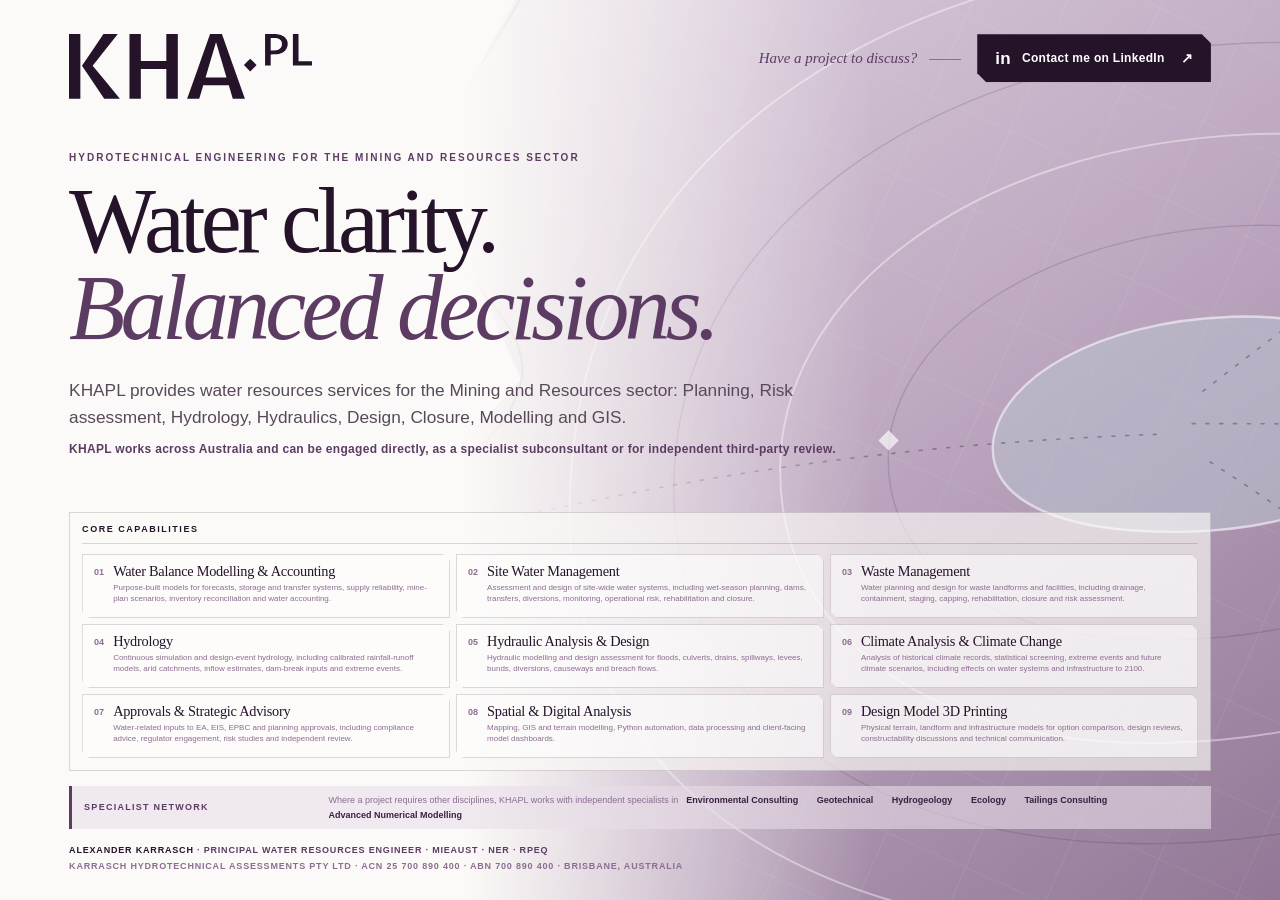
==== index.html @ 5593b442 "Add files via upload" ====
<!doctype html>
<html lang="en-AU">
<head>
  <meta charset="utf-8">
  <meta name="viewport" content="width=device-width, initial-scale=1">
  <title>KHAPL | Hydrotechnical Engineering</title>
  <meta name="description" content="KHAPL provides water resources, site water and waste management engineering services for mining and resource projects across Australia.">
  <script type="application/ld+json">
    {
      "@context": "https://schema.org",
      "@type": "Organization",
      "@id": "https://khapl.com.au/#organization",
      "name": "Karrasch Hydrotechnical Assessments Pty Ltd",
      "alternateName": "KHAPL",
      "url": "https://khapl.com.au/",
      "logo": "https://khapl.com.au/khapl-logo.svg",
      "description": "Hydraulic, hydrologic, water resources and associated civil engineering consultancy services for mining for the mining and resources industry",
      "identifier": [
        {
          "@type": "PropertyValue",
          "propertyID": "Australian Business Number (ACN)",
          "value": "25 700 890 400"
        },
        {
          "@type": "PropertyValue",
          "propertyID": "Australian Company Number (ABN)",
          "value": "700 890 400"
        }
      ],
      "founder": {
        "@type": "Person",
        "name": "Alexander Karrasch",
        "jobTitle": "Principal Water Resources Engineer",
        "sameAs": "https://www.linkedin.com/in/akarrasch/"
      },
      "location": {
        "@type": "Place",
        "name": "Brisbane, Queensland, Australia"
      },
      "areaServed": "Australia",
      "sameAs": ["https://www.linkedin.com/in/akarrasch/"],
      "knowsAbout": [
        "Water balance modelling and accounting",
        "Site water management",
        "Waste management",
        "Hydrology",
        "Hydraulic analysis and design",
        "Climate analysis and climate change",
        "Environmental approvals and strategic advisory",
        "Mapping, GIS and digital analysis",
        "Design model 3D printing"
      ]
    }
  </script>
  <link rel="stylesheet" href="styles.css">
</head>
<body>
  <main class="page-shell">
    <div class="water-backdrop" aria-hidden="true">
      <svg viewBox="0 0 1600 900" preserveAspectRatio="xMidYMid slice">
        <defs>
          <linearGradient id="plum-water" x1="0" y1="0" x2="1" y2="1"><stop offset="0" stop-color="#eee5ef"/><stop offset=".48" stop-color="#ad92b2"/><stop offset="1" stop-color="#4b2852"/></linearGradient>
          <clipPath id="water-plane"><polygon points="590,-40 1640,-40 1640,950 265,950 458,748 350,592 536,391 456,216"/></clipPath>
          <pattern id="survey-grid" width="72" height="72" patternUnits="userSpaceOnUse" patternTransform="rotate(24)"><path d="M72 0H0V72" fill="none" stroke="#fff" stroke-opacity=".13" stroke-width="1"/></pattern>
        </defs>
        <g clip-path="url(#water-plane)">
          <rect class="water-mass" x="180" y="-80" width="1500" height="1060" fill="url(#plum-water)"/>
          <rect x="180" y="-80" width="1500" height="1060" fill="url(#survey-grid)"/>
          <g class="contour-motion">
            <g class="bathymetry" fill="none"><path d="M578 462 C596 210 827 49 1128 37 C1413 26 1585 193 1587 435 C1590 686 1387 850 1071 854 C757 858 554 711 578 462 Z"/><path d="M664 458 C678 271 863 124 1138 111 C1385 100 1502 245 1501 438 C1500 631 1348 773 1069 778 C805 782 649 645 664 458 Z"/><path d="M752 454 C760 319 910 198 1142 187 C1340 177 1418 294 1417 433 C1417 577 1304 688 1076 694 C857 699 744 589 752 454 Z"/><path d="M842 449 C848 356 966 270 1138 263 C1288 257 1337 340 1338 427 C1339 523 1260 603 1085 608 C919 613 836 541 842 449 Z"/><path class="inner-pool" d="M929 444 C935 391 1015 343 1128 339 C1228 335 1260 379 1258 425 C1256 476 1203 514 1095 518 C987 521 925 493 929 444 Z"/></g>
            <g class="flow-traces" fill="none"><path d="M1095 428 C1230 428 1402 430 1588 438"/><path d="M1104 401 C1208 320 1342 223 1518 103"/><path d="M1110 460 C1223 532 1371 648 1555 800"/><path d="M1065 437 C896 443 700 463 474 520"/></g>
            <g class="control-points"><rect x="1252" y="419" width="13" height="13" transform="rotate(45 1258.5 425.5)"/><rect x="1334" y="217" width="12" height="12" transform="rotate(45 1340 223)"/><rect x="1367" y="638" width="12" height="12" transform="rotate(45 1373 644)"/><rect x="836" y="436" width="12" height="12" transform="rotate(45 842 442)"/></g>
          </g>
        </g>
        <path class="water-edge" d="M590 -40 C548 74 492 130 456 216 C430 280 548 329 536 391 C518 479 367 505 350 592 C335 667 480 687 458 748 C430 827 330 876 265 950" fill="none"/>
      </svg>
    </div>

    <header class="site-header">
      <div class="logo-crop"><img class="logo" src="khapl-logo.svg" alt="KHAPL"></div>
      <div class="contact-callout"><span>Have a project to discuss?</span><a href="https://www.linkedin.com/in/akarrasch/" target="_blank" rel="noreferrer" aria-label="Contact Alexander Karrasch on LinkedIn"><b class="linkedin-mark" aria-hidden="true">in</b>Contact me on LinkedIn<b class="arrow" aria-hidden="true">↗</b></a></div>
    </header>

    <section class="hero" aria-labelledby="headline">
      <p class="eyebrow">Hydrotechnical engineering for the mining and resources sector</p>
      <h1 id="headline"><span>Water clarity.</span> <span class="headline-accent">Balanced decisions.</span></h1>
      <p class="summary">KHAPL provides water resources services for the Mining and Resources sector: Planning, Risk assessment, Hydrology, Hydraulics, Design, Closure, Modelling and GIS.</p>
      <p class="engagement">KHAPL works across Australia and can be engaged directly, as a specialist subconsultant or for independent third-party review.</p>
    </section>

    <section class="capabilities" aria-labelledby="capabilities-title">
      <div class="capability-heading"><p id="capabilities-title">Core capabilities</p></div>
      <div class="capability-flow">
        <article class="capability"><span class="capability-number">01</span><div><h2>Water Balance Modelling &amp; Accounting</h2><p>Purpose-built models for forecasts, storage and transfer systems, supply reliability, mine-plan scenarios, inventory reconciliation and water accounting.</p></div></article>
        <article class="capability"><span class="capability-number">02</span><div><h2>Site Water Management</h2><p>Assessment and design of site-wide water systems, including wet-season planning, dams, transfers, diversions, monitoring, operational risk, rehabilitation and closure.</p></div></article>
        <article class="capability"><span class="capability-number">03</span><div><h2>Waste Management</h2><p>Water planning and design for waste landforms and facilities, including drainage, containment, staging, capping, rehabilitation, closure and risk assessment.</p></div></article>
        <article class="capability"><span class="capability-number">04</span><div><h2>Hydrology</h2><p>Continuous simulation and design-event hydrology, including calibrated rainfall-runoff models, arid catchments, inflow estimates, dam-break inputs and extreme events.</p></div></article>
        <article class="capability"><span class="capability-number">05</span><div><h2>Hydraulic Analysis &amp; Design</h2><p>Hydraulic modelling and design assessment for floods, culverts, drains, spillways, levees, bunds, diversions, causeways and breach flows.</p></div></article>
        <article class="capability"><span class="capability-number">06</span><div><h2>Climate Analysis &amp; Climate Change</h2><p>Analysis of historical climate records, statistical screening, extreme events and future climate scenarios, including effects on water systems and infrastructure to 2100.</p></div></article>
        <article class="capability"><span class="capability-number">07</span><div><h2>Approvals &amp; Strategic Advisory</h2><p>Water-related inputs to EA, EIS, EPBC and planning approvals, including compliance advice, regulator engagement, risk studies and independent review.</p></div></article>
        <article class="capability"><span class="capability-number">08</span><div><h2>Spatial &amp; Digital Analysis</h2><p>Mapping, GIS and terrain modelling, Python automation, data processing and client-facing model dashboards.</p></div></article>
        <article class="capability"><span class="capability-number">09</span><div><h2>Design Model 3D Printing</h2><p>Physical terrain, landform and infrastructure models for option comparison, design reviews, constructability discussions and technical communication.</p></div></article>
      </div>
    </section>

    <aside class="specialist-network" aria-label="Specialist network">
      <p>Specialist network</p>
      <div><span>Where a project requires other disciplines, KHAPL works with independent specialists in</span><strong>Environmental Consulting</strong><i aria-hidden="true">·</i><strong>Geotechnical</strong><i aria-hidden="true">·</i><strong>Hydrogeology</strong><i aria-hidden="true">·</i><strong>Ecology</strong><i aria-hidden="true">·</i><strong>Tailings Consulting</strong><i aria-hidden="true">·</i><strong>Advanced Numerical Modelling</strong></div>
    </aside>

    <footer>
      <p class="professional-line"><strong>Alexander Karrasch</strong> · Principal Water Resources Engineer · MIEAust · NER · RPEQ</p>
      <p class="legal-line">Karrasch Hydrotechnical Assessments Pty Ltd · ACN 25 700 890 400 · ABN 700 890 400 · Brisbane, Australia</p>
    </footer>
  </main>
</body>
</html>
---- styles.css ----
:root {
  --aubergine-950: #25132a;
  --aubergine-850: #39203f;
  --aubergine-700: #5d3c64;
  --aubergine-500: #8b6d90;
  --aubergine-300: #c4b1c7;
  --aubergine-150: #e8dfe9;
  --aubergine-075: #f3edf3;
  --paper: #fcfaf8;
  --white: #ffffff;
  --line: rgba(37, 19, 42, .16);
}

* { box-sizing: border-box; }
html, body { height: 100%; overflow: hidden; }

body {
  margin: 0;
  background: var(--paper);
  color: var(--aubergine-950);
  font-family: Arial, Helvetica, sans-serif;
  -webkit-font-smoothing: antialiased;
}

.page-shell {
  position: relative;
  isolation: isolate;
  width: min(1400px, 100%);
  height: 100svh;
  margin: 0 auto;
  padding: clamp(22px, 3.8vh, 46px) clamp(28px, 5.4vw, 82px) clamp(18px, 3vh, 34px);
  display: grid;
  grid-template-rows: auto 1fr auto auto auto;
  gap: clamp(10px, 1.65vh, 20px);
  overflow: hidden;
}

.water-backdrop {
  position: absolute;
  z-index: -2;
  inset: -10% -12% -10% 19%;
  opacity: .88;
  pointer-events: none;
  contain: strict;
}

.water-backdrop::before {
  content: "";
  position: absolute;
  inset: 0 47% 0 -22%;
  z-index: 2;
  background: linear-gradient(90deg, var(--paper) 54%, rgba(252,250,248,0));
}

.water-backdrop svg { position: relative; z-index: 0; width: 100%; height: 100%; }
.water-mass { opacity: .92; }
.bathymetry { stroke: rgba(255,255,255,.42); stroke-width: 1.6; }
.bathymetry path:nth-child(even) { stroke: rgba(37,19,42,.18); stroke-width: 1.15; }
.bathymetry .inner-pool {
  fill: #b1b9ca;
  fill-opacity: .56;
  stroke: rgba(244,239,246,.68);
  stroke-width: 2;
  animation: pool-colour 20s ease-in-out infinite;
}
.flow-traces {
  stroke: rgba(37,19,42,.4);
  stroke-width: 1.35;
  stroke-linecap: round;
  stroke-dasharray: 2.5 9;
}
.control-points { fill: rgba(255,255,255,.68); }
.water-edge { stroke: rgba(37,19,42,.42); stroke-width: 2; }

.site-header {
  position: relative;
  z-index: 2;
  display: flex;
  align-items: flex-start;
  justify-content: space-between;
  gap: 30px;
}

.logo-crop {
  width: clamp(180px, 19vw, 270px);
  aspect-ratio: 157.5 / 41.75;
  overflow: hidden;
}

.logo { display: block; width: 100%; height: auto; }

.contact-callout {
  display: flex;
  align-items: center;
  gap: 16px;
}

.contact-callout > span {
  position: relative;
  color: var(--aubergine-700);
  font-family: Georgia, "Times New Roman", serif;
  font-size: 15px;
  font-style: italic;
}

.contact-callout > span::after {
  content: "";
  display: inline-block;
  width: 32px;
  margin: 0 0 3px 12px;
  border-top: 1px solid var(--aubergine-500);
}

.contact-callout a {
  display: inline-flex;
  align-items: center;
  gap: 11px;
  min-height: 48px;
  padding: 0 18px;
  background: var(--aubergine-950);
  box-shadow: 0 14px 38px rgba(37,19,42,.17);
  color: var(--white);
  font-size: 12px;
  font-weight: 700;
  letter-spacing: .025em;
  text-decoration: none;
  clip-path: polygon(0 0, calc(100% - 9px) 0, 100% 9px, 100% 100%, 9px 100%, 0 calc(100% - 9px));
  transition: background-color .18s ease, transform .18s ease, box-shadow .18s ease;
}

.contact-callout a:hover, .contact-callout a:focus-visible {
  background: var(--aubergine-700);
  box-shadow: 0 18px 44px rgba(37,19,42,.24);
  transform: translateY(-2px);
}

.linkedin-mark { font-size: 17px; line-height: 1; }
.arrow { margin-left: 5px; font-size: 14px; }

.hero {
  align-self: center;
  position: relative;
  z-index: 1;
  max-width: 1060px;
  padding: 1vh 0;
}

.eyebrow {
  margin: 0 0 15px;
  color: var(--aubergine-700);
  font-size: 10px;
  font-weight: 700;
  letter-spacing: .2em;
  text-transform: uppercase;
}

h1 {
  margin: 0;
  font-family: Georgia, "Times New Roman", serif;
  font-size: clamp(58px, 7.2vw, 102px);
  font-weight: 400;
  line-height: .94;
  letter-spacing: -.052em;
}

h1 { display: flex; flex-wrap: wrap; column-gap: .14em; }
h1 span { display: inline-block; white-space: nowrap; }
.headline-accent { color: var(--aubergine-700); font-style: italic; }

.summary {
  max-width: 790px;
  margin: clamp(20px, 2.8vh, 30px) 0 0;
  color: #58495b;
  font-size: clamp(15px, 1.35vw, 18px);
  line-height: 1.55;
}

.engagement {
  max-width: 820px;
  margin: 10px 0 0;
  color: var(--aubergine-700);
  font-size: 12px;
  font-weight: 700;
  letter-spacing: .025em;
  line-height: 1.5;
}

.capabilities {
  position: relative;
  z-index: 1;
  width: 100%;
  padding: 11px 12px 12px;
  border: 1px solid var(--line);
  background: rgba(252,250,248,.64);
}

.capability-heading {
  display: flex;
  align-items: center;
  justify-content: space-between;
  gap: 20px;
  padding: 0 0 9px;
  border-bottom: 1px solid var(--line);
}

.capability-heading p, .capability-heading span {
  margin: 0;
  font-size: 9px;
  font-weight: 700;
  letter-spacing: .17em;
  text-transform: uppercase;
}

.capability-heading span { color: var(--aubergine-500); }

.capability-flow {
  display: grid;
  grid-template-columns: repeat(3, minmax(0, 1fr));
  grid-template-rows: repeat(3, minmax(64px, 1fr));
  gap: 6px;
  padding: 10px 0 0;
}

.capability {
  display: flex;
  align-items: flex-start;
  gap: 9px;
  min-width: 0;
  height: 100%;
  padding: 9px 11px;
  border: 1px solid var(--line);
  background: rgba(255,255,255,.55);
  clip-path: polygon(0 0, calc(100% - 7px) 0, 100% 7px, 100% 100%, 7px 100%, 0 calc(100% - 7px));
}

.capability-number { flex: 0 0 auto; padding-top: 3px; color: var(--aubergine-500); font-size: 9px; font-weight: 700; }
.capability > div { min-width: 0; }
.capability h2 { margin: 0; font-family: Georgia, "Times New Roman", serif; font-size: clamp(14px, 1.12vw, 17px); font-weight: 400; line-height: 1.08; letter-spacing: -.018em; }
.capability p { margin: 4px 0 0; color: var(--aubergine-500); font-size: clamp(8px, .62vw, 9px); line-height: 1.32; }

.specialist-network {
  position: relative;
  z-index: 1;
  display: grid;
  grid-template-columns: minmax(160px, .26fr) 1fr;
  align-items: center;
  gap: 18px;
  min-width: 0;
  padding: 8px 12px;
  border-left: 3px solid var(--aubergine-700);
  background: rgba(232,223,233,.58);
}

.specialist-network p {
  margin: 0;
  color: var(--aubergine-700);
  font-size: 9px;
  font-weight: 700;
  letter-spacing: .14em;
  text-transform: uppercase;
}

.specialist-network div {
  display: flex;
  align-items: baseline;
  flex-wrap: wrap;
  gap: 3px 8px;
  min-width: 0;
  color: var(--aubergine-500);
  font-size: 9px;
  line-height: 1.35;
}

.specialist-network strong { color: var(--aubergine-850); font-weight: 700; }
.specialist-network i { color: var(--aubergine-300); font-style: normal; }

footer {
  position: relative;
  z-index: 1;
  color: var(--aubergine-500);
  font-size: 9px;
  font-weight: 700;
  letter-spacing: .09em;
  line-height: 1.45;
  text-transform: uppercase;
}

.professional-line, .legal-line { margin: 0; text-wrap: balance; }
.professional-line { color: var(--aubergine-700); }
.professional-line strong { color: var(--aubergine-950); }
.legal-line { margin-top: 3px; }

@keyframes pool-colour {
  0%, 100% { fill: #b1b9ca; }
  25% { fill: #626b86; }
  50% { fill: #6f817a; }
  75% { fill: #71878b; }
}

@media (max-width: 940px) {
  .page-shell { padding-left: 28px; padding-right: 28px; }
  .contact-callout > span { display: none; }
  .water-backdrop { opacity: .72; }
  .specialist-network { grid-template-columns: 145px 1fr; }
}

@media (max-width: 620px) {
  .page-shell { padding: 18px; gap: 13px; }
  .logo-crop { width: min(190px, 54vw); }
  .contact-callout a { min-height: 42px; padding: 0 12px; font-size: 0; gap: 5px; }
  .contact-callout a .linkedin-mark, .contact-callout a .arrow { font-size: 14px; }
  .hero { padding: 0; }
  .eyebrow { margin-bottom: 10px; font-size: 8px; }
  h1 { font-size: clamp(43px, 13vw, 61px); }
  .summary { margin-top: 14px; font-size: 13px; line-height: 1.42; }
  .engagement { margin-top: 7px; font-size: 10px; }
  .capabilities { padding: 8px; }
  .capability-heading { padding: 0 0 7px; }
  .capability-heading span { display: none; }
  .capability-flow { grid-template-columns: repeat(3, minmax(0, 1fr)); grid-template-rows: repeat(3, 50px); gap: 5px; padding: 8px 0 0; }
  .capability { padding: 8px 9px; }
  .capability h2 { margin: 0; font-size: 10px; line-height: 1.08; }
  .capability p { display: none; }
  .capability-number { font-size: 8px; }
  .specialist-network { display: block; padding: 7px 10px; }
  .specialist-network p { margin-bottom: 3px; font-size: 8px; }
  .specialist-network div { gap: 2px 5px; font-size: 8px; }
  footer { font-size: 8px; }
  .professional-line, .legal-line { max-width: 100%; }
}

@media (max-height: 700px) {
  .page-shell { padding-top: 18px; padding-bottom: 15px; gap: 12px; }
  .logo-crop { width: 205px; }
  .contact-callout a { min-height: 42px; }
  h1 { font-size: clamp(48px, 6.2vw, 78px); }
  .summary { margin-top: 14px; font-size: 14px; }
  .engagement { margin-top: 6px; }
  .capabilities { padding-top: 8px; padding-bottom: 8px; }
  .capability-heading { padding: 0 0 6px; }
  .capability-flow { grid-template-rows: repeat(3, minmax(50px, 1fr)); }
  .capability { padding: 7px 9px; }
  .capability p { margin-top: 2px; font-size: 7.5px; line-height: 1.2; }
  .specialist-network { padding-top: 6px; padding-bottom: 6px; }
}

@media (max-height: 610px) {
  .capability h2 { font-size: 14px; }
  .capability p { display: none; }
  .summary { max-width: 900px; line-height: 1.38; }
  footer { font-size: 8px; }
}

@media (prefers-reduced-motion: reduce) {
  .inner-pool { animation: none; }
  .contact-callout a { transition: none; }
}
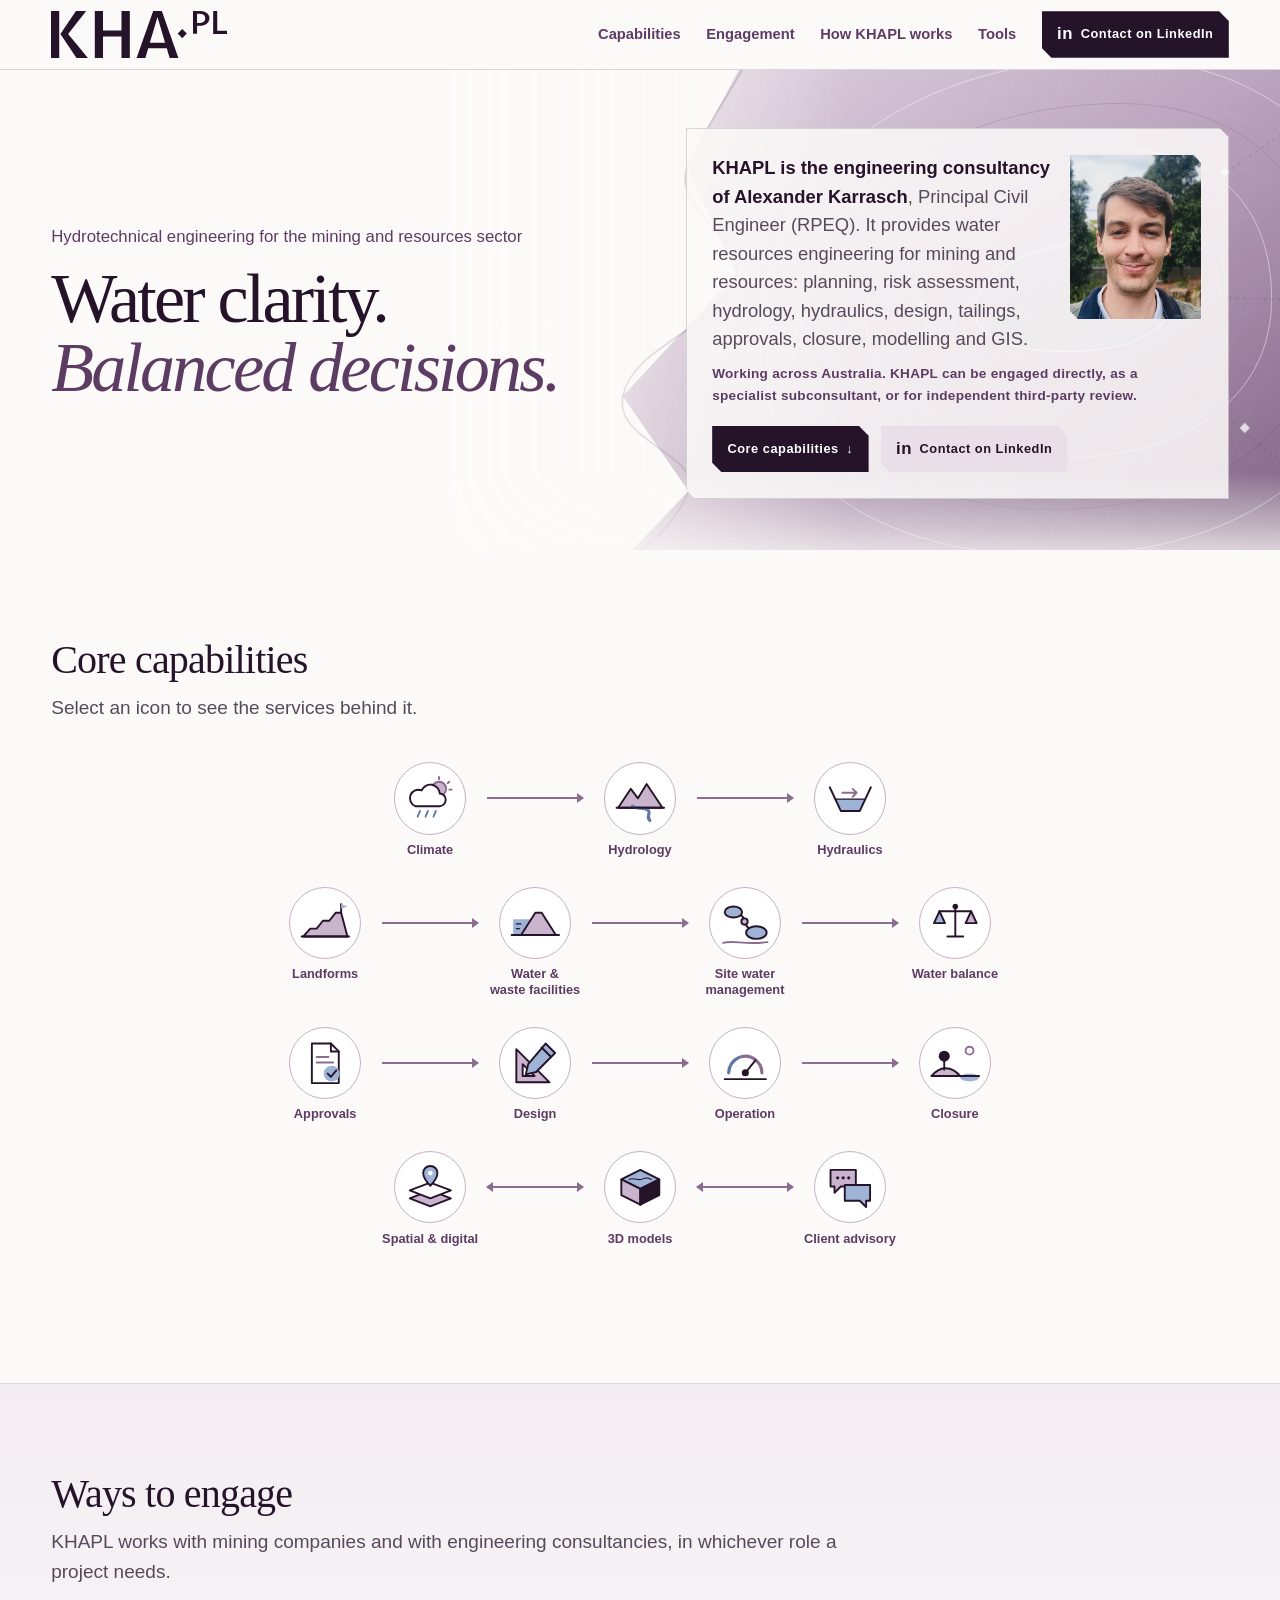
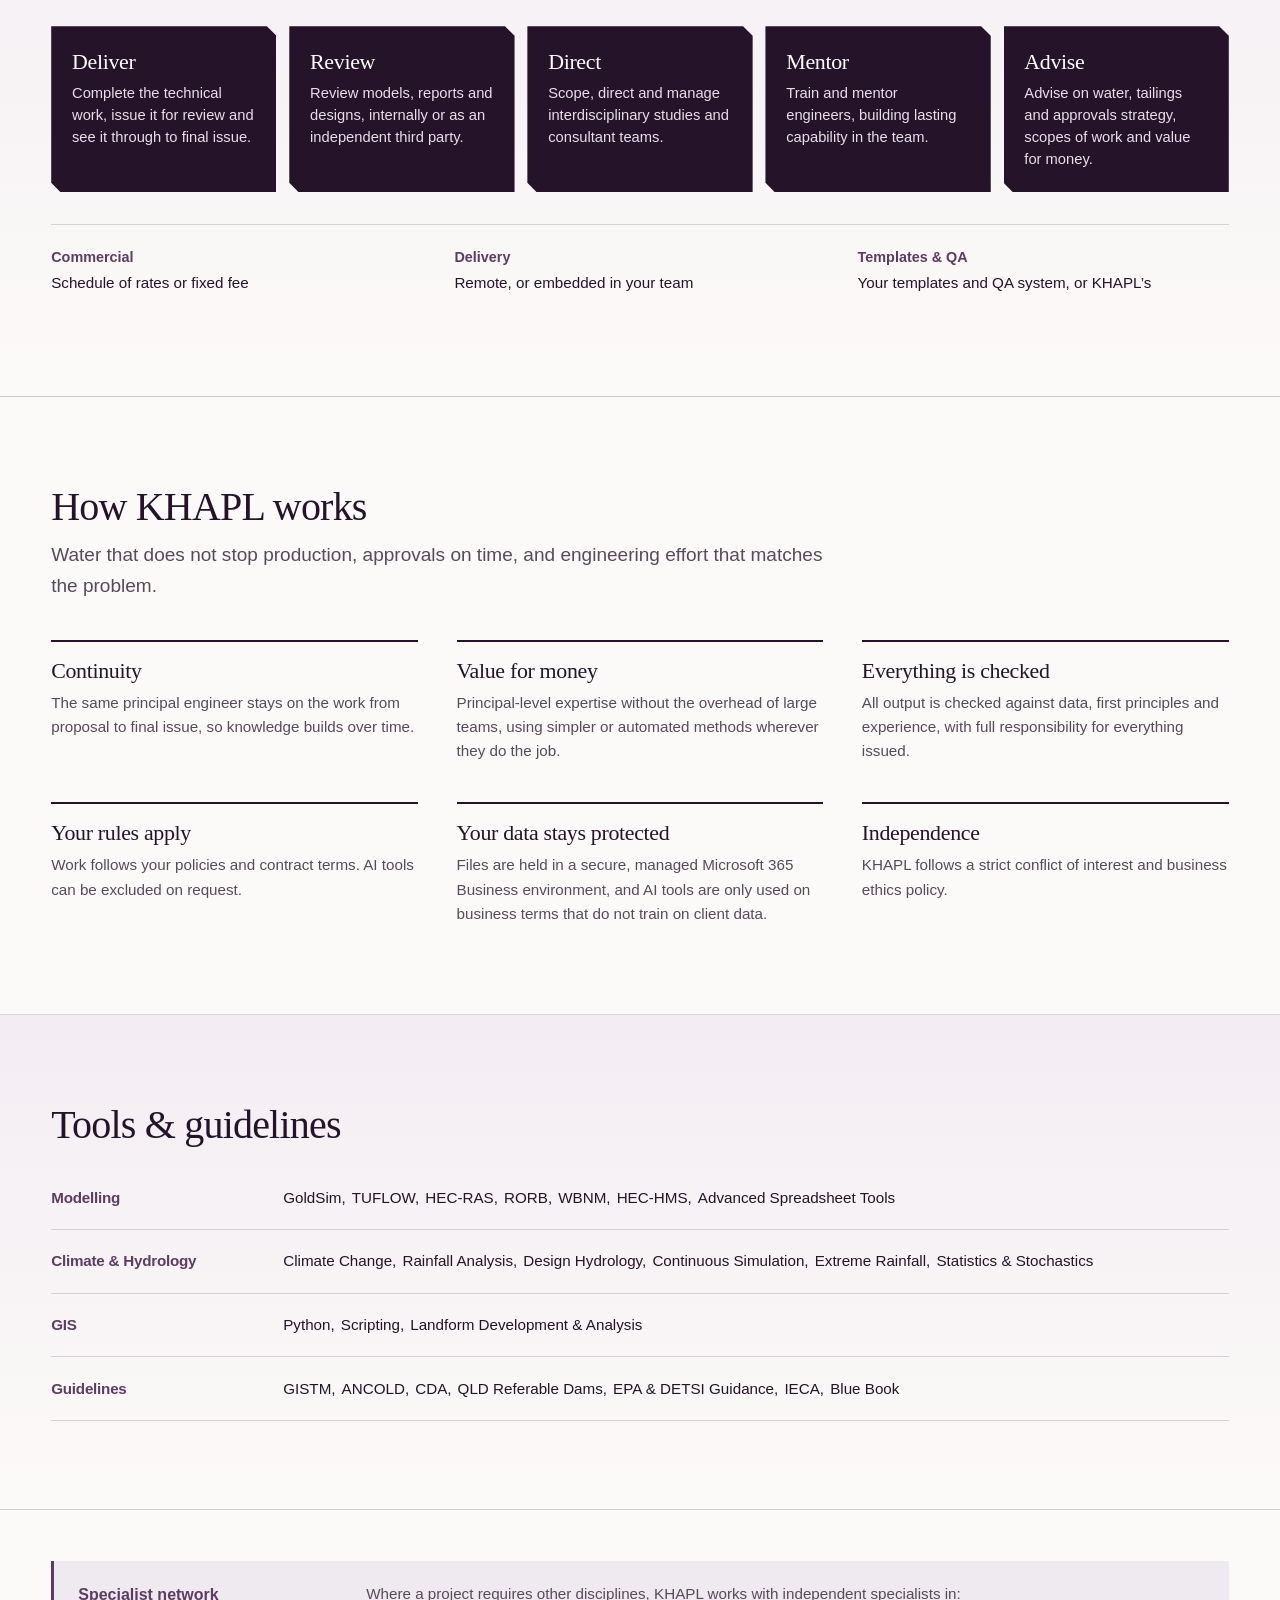
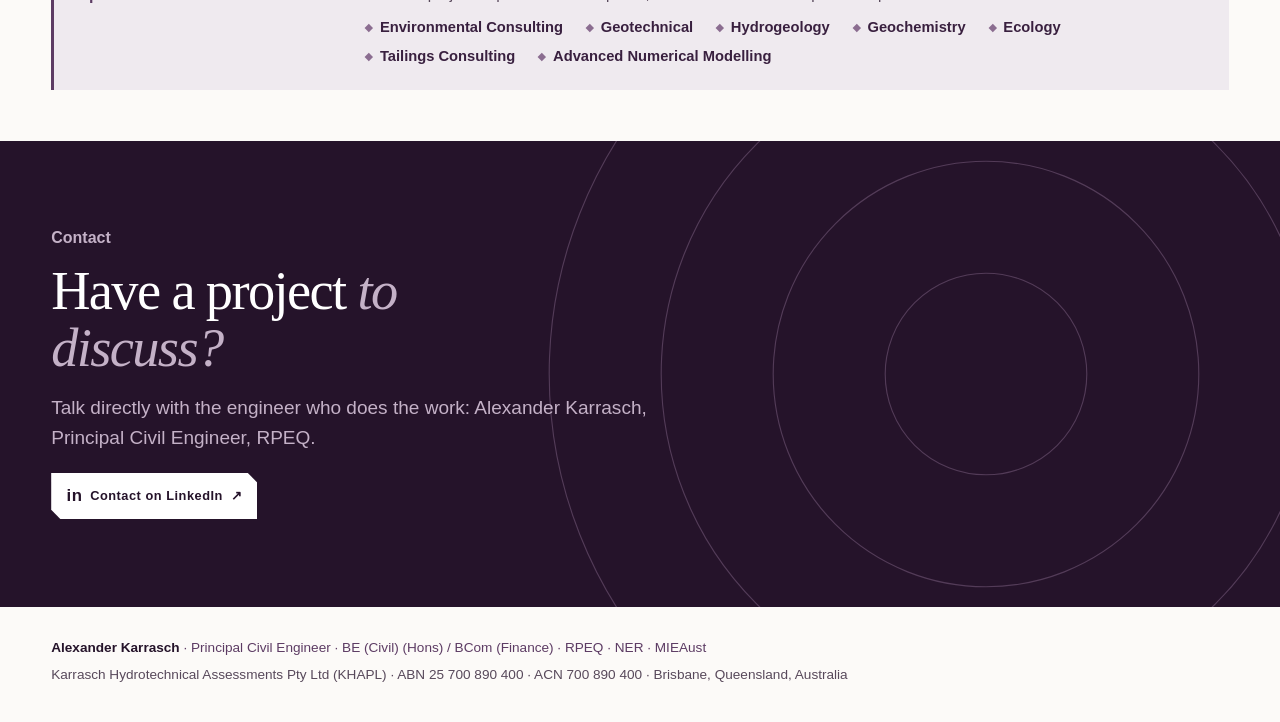
==== commit 4ef2e306: "Add files via upload" ====
--- a/index.html
+++ b/index.html
@@ -1,117 +1,703 @@
-<!doctype html>
-<html lang="en-AU">
-<head>
-  <meta charset="utf-8">
-  <meta name="viewport" content="width=device-width, initial-scale=1">
-  <title>KHAPL | Hydrotechnical Engineering</title>
-  <meta name="description" content="KHAPL provides water resources, site water and waste management engineering services for mining and resource projects across Australia.">
-  <script type="application/ld+json">
-    {
-      "@context": "https://schema.org",
-      "@type": "Organization",
-      "@id": "https://khapl.com.au/#organization",
-      "name": "Karrasch Hydrotechnical Assessments Pty Ltd",
-      "alternateName": "KHAPL",
-      "url": "https://khapl.com.au/",
-      "logo": "https://khapl.com.au/khapl-logo.svg",
-      "description": "Hydraulic, hydrologic, water resources and associated civil engineering consultancy services for mining for the mining and resources industry",
-      "identifier": [
-        {
-          "@type": "PropertyValue",
-          "propertyID": "Australian Business Number (ACN)",
-          "value": "25 700 890 400"
-        },
-        {
-          "@type": "PropertyValue",
-          "propertyID": "Australian Company Number (ABN)",
-          "value": "700 890 400"
-        }
-      ],
-      "founder": {
-        "@type": "Person",
-        "name": "Alexander Karrasch",
-        "jobTitle": "Principal Water Resources Engineer",
-        "sameAs": "https://www.linkedin.com/in/akarrasch/"
-      },
-      "location": {
-        "@type": "Place",
-        "name": "Brisbane, Queensland, Australia"
-      },
-      "areaServed": "Australia",
-      "sameAs": ["https://www.linkedin.com/in/akarrasch/"],
-      "knowsAbout": [
-        "Water balance modelling and accounting",
-        "Site water management",
-        "Waste management",
-        "Hydrology",
-        "Hydraulic analysis and design",
-        "Climate analysis and climate change",
-        "Environmental approvals and strategic advisory",
-        "Mapping, GIS and digital analysis",
-        "Design model 3D printing"
-      ]
-    }
-  </script>
-  <link rel="stylesheet" href="styles.css">
-</head>
-<body>
-  <main class="page-shell">
-    <div class="water-backdrop" aria-hidden="true">
-      <svg viewBox="0 0 1600 900" preserveAspectRatio="xMidYMid slice">
-        <defs>
-          <linearGradient id="plum-water" x1="0" y1="0" x2="1" y2="1"><stop offset="0" stop-color="#eee5ef"/><stop offset=".48" stop-color="#ad92b2"/><stop offset="1" stop-color="#4b2852"/></linearGradient>
-          <clipPath id="water-plane"><polygon points="590,-40 1640,-40 1640,950 265,950 458,748 350,592 536,391 456,216"/></clipPath>
-          <pattern id="survey-grid" width="72" height="72" patternUnits="userSpaceOnUse" patternTransform="rotate(24)"><path d="M72 0H0V72" fill="none" stroke="#fff" stroke-opacity=".13" stroke-width="1"/></pattern>
-        </defs>
-        <g clip-path="url(#water-plane)">
-          <rect class="water-mass" x="180" y="-80" width="1500" height="1060" fill="url(#plum-water)"/>
-          <rect x="180" y="-80" width="1500" height="1060" fill="url(#survey-grid)"/>
-          <g class="contour-motion">
-            <g class="bathymetry" fill="none"><path d="M578 462 C596 210 827 49 1128 37 C1413 26 1585 193 1587 435 C1590 686 1387 850 1071 854 C757 858 554 711 578 462 Z"/><path d="M664 458 C678 271 863 124 1138 111 C1385 100 1502 245 1501 438 C1500 631 1348 773 1069 778 C805 782 649 645 664 458 Z"/><path d="M752 454 C760 319 910 198 1142 187 C1340 177 1418 294 1417 433 C1417 577 1304 688 1076 694 C857 699 744 589 752 454 Z"/><path d="M842 449 C848 356 966 270 1138 263 C1288 257 1337 340 1338 427 C1339 523 1260 603 1085 608 C919 613 836 541 842 449 Z"/><path class="inner-pool" d="M929 444 C935 391 1015 343 1128 339 C1228 335 1260 379 1258 425 C1256 476 1203 514 1095 518 C987 521 925 493 929 444 Z"/></g>
-            <g class="flow-traces" fill="none"><path d="M1095 428 C1230 428 1402 430 1588 438"/><path d="M1104 401 C1208 320 1342 223 1518 103"/><path d="M1110 460 C1223 532 1371 648 1555 800"/><path d="M1065 437 C896 443 700 463 474 520"/></g>
-            <g class="control-points"><rect x="1252" y="419" width="13" height="13" transform="rotate(45 1258.5 425.5)"/><rect x="1334" y="217" width="12" height="12" transform="rotate(45 1340 223)"/><rect x="1367" y="638" width="12" height="12" transform="rotate(45 1373 644)"/><rect x="836" y="436" width="12" height="12" transform="rotate(45 842 442)"/></g>
-          </g>
-        </g>
-        <path class="water-edge" d="M590 -40 C548 74 492 130 456 216 C430 280 548 329 536 391 C518 479 367 505 350 592 C335 667 480 687 458 748 C430 827 330 876 265 950" fill="none"/>
-      </svg>
-    </div>
-
-    <header class="site-header">
-      <div class="logo-crop"><img class="logo" src="khapl-logo.svg" alt="KHAPL"></div>
-      <div class="contact-callout"><span>Have a project to discuss?</span><a href="https://www.linkedin.com/in/akarrasch/" target="_blank" rel="noreferrer" aria-label="Contact Alexander Karrasch on LinkedIn"><b class="linkedin-mark" aria-hidden="true">in</b>Contact me on LinkedIn<b class="arrow" aria-hidden="true">↗</b></a></div>
-    </header>
-
-    <section class="hero" aria-labelledby="headline">
-      <p class="eyebrow">Hydrotechnical engineering for the mining and resources sector</p>
-      <h1 id="headline"><span>Water clarity.</span> <span class="headline-accent">Balanced decisions.</span></h1>
-      <p class="summary">KHAPL provides water resources services for the Mining and Resources sector: Planning, Risk assessment, Hydrology, Hydraulics, Design, Closure, Modelling and GIS.</p>
-      <p class="engagement">KHAPL works across Australia and can be engaged directly, as a specialist subconsultant or for independent third-party review.</p>
-    </section>
-
-    <section class="capabilities" aria-labelledby="capabilities-title">
-      <div class="capability-heading"><p id="capabilities-title">Core capabilities</p></div>
-      <div class="capability-flow">
-        <article class="capability"><span class="capability-number">01</span><div><h2>Water Balance Modelling &amp; Accounting</h2><p>Purpose-built models for forecasts, storage and transfer systems, supply reliability, mine-plan scenarios, inventory reconciliation and water accounting.</p></div></article>
-        <article class="capability"><span class="capability-number">02</span><div><h2>Site Water Management</h2><p>Assessment and design of site-wide water systems, including wet-season planning, dams, transfers, diversions, monitoring, operational risk, rehabilitation and closure.</p></div></article>
-        <article class="capability"><span class="capability-number">03</span><div><h2>Waste Management</h2><p>Water planning and design for waste landforms and facilities, including drainage, containment, staging, capping, rehabilitation, closure and risk assessment.</p></div></article>
-        <article class="capability"><span class="capability-number">04</span><div><h2>Hydrology</h2><p>Continuous simulation and design-event hydrology, including calibrated rainfall-runoff models, arid catchments, inflow estimates, dam-break inputs and extreme events.</p></div></article>
-        <article class="capability"><span class="capability-number">05</span><div><h2>Hydraulic Analysis &amp; Design</h2><p>Hydraulic modelling and design assessment for floods, culverts, drains, spillways, levees, bunds, diversions, causeways and breach flows.</p></div></article>
-        <article class="capability"><span class="capability-number">06</span><div><h2>Climate Analysis &amp; Climate Change</h2><p>Analysis of historical climate records, statistical screening, extreme events and future climate scenarios, including effects on water systems and infrastructure to 2100.</p></div></article>
-        <article class="capability"><span class="capability-number">07</span><div><h2>Approvals &amp; Strategic Advisory</h2><p>Water-related inputs to EA, EIS, EPBC and planning approvals, including compliance advice, regulator engagement, risk studies and independent review.</p></div></article>
-        <article class="capability"><span class="capability-number">08</span><div><h2>Spatial &amp; Digital Analysis</h2><p>Mapping, GIS and terrain modelling, Python automation, data processing and client-facing model dashboards.</p></div></article>
-        <article class="capability"><span class="capability-number">09</span><div><h2>Design Model 3D Printing</h2><p>Physical terrain, landform and infrastructure models for option comparison, design reviews, constructability discussions and technical communication.</p></div></article>
-      </div>
-    </section>
-
-    <aside class="specialist-network" aria-label="Specialist network">
-      <p>Specialist network</p>
-      <div><span>Where a project requires other disciplines, KHAPL works with independent specialists in</span><strong>Environmental Consulting</strong><i aria-hidden="true">·</i><strong>Geotechnical</strong><i aria-hidden="true">·</i><strong>Hydrogeology</strong><i aria-hidden="true">·</i><strong>Ecology</strong><i aria-hidden="true">·</i><strong>Tailings Consulting</strong><i aria-hidden="true">·</i><strong>Advanced Numerical Modelling</strong></div>
-    </aside>
-
-    <footer>
-      <p class="professional-line"><strong>Alexander Karrasch</strong> · Principal Water Resources Engineer · MIEAust · NER · RPEQ</p>
-      <p class="legal-line">Karrasch Hydrotechnical Assessments Pty Ltd · ACN 25 700 890 400 · ABN 700 890 400 · Brisbane, Australia</p>
-    </footer>
-  </main>
-</body>
-</html>+<!DOCTYPE html>
+<html lang="en-AU">
+<head>
+  <meta charset="utf-8">
+  <meta name="viewport" content="width=device-width, initial-scale=1">
+  <title>KHAPL | Hydrotechnical Engineering | Alexander Karrasch</title>
+  <meta name="description" content="KHAPL (Karrasch Hydrotechnical Assessments Pty Ltd) is the engineering consultancy of Alexander Karrasch, Principal Civil Engineer (RPEQ), providing water resources, tailings, hydrology, hydraulics and approvals engineering for the mining and resources sector across Australia.">
+  <meta name="color-scheme" content="light">
+  <meta name="theme-color" content="#25132a">
+  <meta property="og:type" content="website">
+  <meta property="og:title" content="KHAPL | Hydrotechnical Engineering">
+  <meta property="og:description" content="Water resources, tailings and approvals engineering for mining and resources projects across Australia, led by Alexander Karrasch RPEQ.">
+  <meta property="og:url" content="https://khapl.com.au/">
+  <link rel="canonical" href="https://khapl.com.au/">
+  <link rel="icon" href="favicon.svg" type="image/svg+xml">
+  <script type="application/ld+json">
+  {
+    "@context": "https://schema.org",
+    "@type": "Organization",
+    "@id": "https://khapl.com.au/#organization",
+    "name": "Karrasch Hydrotechnical Assessments Pty Ltd",
+    "legalName": "Karrasch Hydrotechnical Assessments Pty Ltd",
+    "alternateName": "KHAPL",
+    "url": "https://khapl.com.au/",
+    "logo": "https://khapl.com.au/khapl-logo.svg",
+    "description": "Hydraulic, hydrologic, water resources, tailings and associated civil engineering consultancy services for the mining and resources industry.",
+    "identifier": [
+      { "@type": "PropertyValue", "propertyID": "Australian Business Number (ABN)", "value": "25 700 890 400" },
+      { "@type": "PropertyValue", "propertyID": "Australian Company Number (ACN)", "value": "700 890 400" }
+    ],
+    "founder": {
+      "@type": "Person",
+      "name": "Alexander Karrasch",
+      "jobTitle": "Principal Civil Engineer",
+      "sameAs": "https://www.linkedin.com/in/khapl/"
+    },
+    "location": { "@type": "Place", "name": "Brisbane, Queensland, Australia" },
+    "areaServed": "Australia",
+    "sameAs": ["https://www.linkedin.com/in/khapl/"],
+    "knowsAbout": ["Climate Analysis and Climate Change", "Hydrology", "Hydraulic Analysis", "Landforms", "Water and Waste Facilities", "Site Water Management", "Water Balance Modelling and Accounting", "Approvals", "Design", "Operation", "Closure", "Spatial and Digital", "3D Models", "Client Advisory"]
+  }
+  </script>
+  <style>
+    :root {
+      --aubergine-950: #25132a;
+      --aubergine-850: #39203f;
+      --aubergine-700: #5d3c64;
+      --aubergine-500: #8b6d90;
+      --aubergine-300: #c4b1c7;
+      --aubergine-150: #e8dfe9;
+      --aubergine-075: #f3edf3;
+      --paper: #fcfaf8;
+      --white: #fff;
+      --ink-soft: #58495b;
+      --line: rgba(37,19,42,.16);
+      --serif: Georgia, "Times New Roman", serif;
+      --sans: Arial, Helvetica, sans-serif;
+      --gutter: clamp(1rem, 4vw, 5rem);
+      --wrap: min(100% - 2 * var(--gutter), 80rem);
+      --notch: .6rem;
+      --cut: polygon(0 0, calc(100% - var(--notch)) 0, 100% var(--notch), 100% 100%, var(--notch) 100%, 0 calc(100% - var(--notch)));
+      color-scheme: light;
+      interpolate-size: allow-keywords;
+    }
+
+    *, *::before, *::after { box-sizing: border-box; }
+    html { scroll-behavior: smooth; scroll-padding-top: 5rem; -webkit-text-size-adjust: 100%; }
+    body {
+      margin: 0;
+      background: var(--paper);
+      color: var(--aubergine-950);
+      font: 1rem/1.6 var(--sans);
+      -webkit-font-smoothing: antialiased;
+      overflow-x: clip;
+    }
+    img, svg { max-width: 100%; }
+    a { color: inherit; }
+    :focus-visible { outline: 2px solid var(--aubergine-700); outline-offset: 3px; }
+    .wrap { width: var(--wrap); margin-inline: auto; }
+    .skip { position: absolute; left: -100vw; }
+    .skip:focus { left: 1rem; top: 1rem; z-index: 99; padding: .5rem 1rem; background: var(--white); }
+    .nw { white-space: nowrap; }
+
+    /* ---------- header ---------- */
+    .site-header { position: sticky; top: 0; z-index: 20; background: rgba(252,250,248,.97); border-bottom: 1px solid var(--line); }
+    .site-header .wrap { display: flex; align-items: center; justify-content: space-between; gap: 1rem 2rem; padding-block: .7rem; }
+    .brand { display: block; flex: none; width: clamp(7rem, 5rem + 8vw, 11rem); aspect-ratio: 157.5 / 41.75; overflow: hidden; }
+    .brand img { display: block; width: 100%; height: auto; }
+    .nav { display: flex; align-items: center; gap: clamp(.75rem, 2vw, 2rem); }
+    .nav a:not(.btn) { font-size: .92rem; font-weight: 700; text-decoration: none; color: var(--aubergine-700); }
+    .nav a:not(.btn):hover { color: var(--aubergine-950); }
+
+    .btn {
+      display: inline-flex; align-items: center; gap: .6em;
+      min-height: 2.9rem; padding: .6em 1.2em;
+      background: var(--aubergine-950); color: var(--white);
+      font-size: .8rem; font-weight: 700; letter-spacing: .04em; text-decoration: none;
+      clip-path: var(--cut);
+      transition: background-color .18s, transform .18s;
+    }
+    .btn:hover, .btn:focus-visible { background: var(--aubergine-700); transform: translateY(-2px); }
+    .btn.ghost { background: var(--aubergine-150); color: var(--aubergine-950); }
+    .btn.ghost:hover, .btn.ghost:focus-visible { background: var(--aubergine-300); }
+    .nav .btn .short { display: none; }
+    .in-mark { font-size: 1.05rem; line-height: 1; font-weight: 700; }
+
+    /* ---------- hero ---------- */
+    .hero { position: relative; isolation: isolate; overflow: hidden; contain: paint; padding-block: clamp(2rem, 4.5vw, 4rem) clamp(2rem, 4vw, 3.5rem); }
+    .hero-grid { display: grid; gap: 1.2rem clamp(2rem, 5vw, 5rem); align-items: center; }
+    .hero-text { padding: clamp(1rem, 2vw, 1.6rem); background: rgba(252,250,248,.86); border: 1px solid var(--line); clip-path: var(--cut); }
+    .hero-text .summary { margin-top: 0; }
+    .photo { position: relative; float: right; display: grid; place-items: center; width: clamp(5.5rem, 3.5rem + 6vw, 9rem); aspect-ratio: 4 / 5; margin: 0 0 .8rem 1.2rem; overflow: hidden; background: var(--aubergine-075); border: 1.5px dashed var(--aubergine-300); clip-path: var(--cut); }
+    .photo::before { content: "Profile photo"; padding: .5rem; color: var(--aubergine-500); font-size: .62rem; font-weight: 700; letter-spacing: .1em; text-align: center; text-transform: uppercase; }
+    .photo:has(img) { border-style: solid; border-color: transparent; }
+    .photo img { position: absolute; inset: 0; width: 100%; height: 100%; object-fit: cover; }
+    @media (min-width: 60rem) {
+      .hero-grid { grid-template-columns: minmax(0, 1.05fr) minmax(0, 1fr); }
+    }
+    .water-backdrop { position: absolute; z-index: -1; inset: -6% -8% -6% 32%; opacity: .9; pointer-events: none; }
+    .water-backdrop::before { content: ""; position: absolute; inset: 0 55% 0 -30%; z-index: 2; background: linear-gradient(90deg, var(--paper) 45%, rgba(252,250,248,0)); }
+    .water-backdrop::after { content: ""; position: absolute; inset: auto 0 0; height: 20%; z-index: 2; background: linear-gradient(0deg, var(--paper), rgba(252,250,248,0)); }
+    .water-backdrop svg { width: 100%; height: 100%; display: block; }
+    .bathymetry { stroke: rgba(255,255,255,.45); stroke-width: 1.6; }
+    .bathymetry path:nth-child(even) { stroke: rgba(37,19,42,.2); stroke-width: 1.15; }
+    .bathymetry .inner-pool { fill: #8d93ab; fill-opacity: .5; stroke: rgba(244,239,246,.7); stroke-width: 2; }
+    .flow-traces { stroke: rgba(37,19,42,.42); stroke-width: 1.4; stroke-linecap: round; stroke-dasharray: 2.5 9; }
+    .control-points { fill: rgba(255,255,255,.75); }
+    .water-edge { stroke: rgba(37,19,42,.42); stroke-width: 2; }
+
+    .eyebrow { margin: 0 0 .9rem; color: var(--aubergine-700); font-size: clamp(.95rem, .9rem + .2vw, 1.05rem); }
+    h1 {
+      display: flex; flex-wrap: wrap; column-gap: .22em; margin: 0;
+      font: 400 clamp(2.5rem, 1.5rem + 3.6vw, 4.6rem)/.98 var(--serif); letter-spacing: -.04em;
+    }
+    h1 span { display: inline-block; }
+    .accent { color: var(--aubergine-700); font-style: italic; }
+    .summary { margin: 1rem 0 0; color: var(--ink-soft); font-size: clamp(1rem, .95rem + .25vw, 1.15rem); line-height: 1.55; }
+    .summary strong { color: var(--aubergine-950); font-weight: 700; }
+    .engagement { margin: .6rem 0 0; color: var(--aubergine-700); font-size: .85rem; font-weight: 700; letter-spacing: .02em; }
+    .cta-row { display: flex; flex-wrap: wrap; gap: .75rem; margin-top: 1.2rem; }
+
+    /* ---------- sections ---------- */
+    section { padding-block: clamp(3rem, 7vw, 5.5rem); }
+    section.tight { padding-block: clamp(2rem, 4vw, 3.5rem); }
+    .band { background: linear-gradient(180deg, var(--aubergine-075), var(--paper)); border-block: 1px solid var(--line); }
+    .section-head { display: grid; gap: .7rem; margin-bottom: clamp(1.5rem, 3vw, 2.4rem); max-width: 50rem; }
+    h2 {
+      display: flex; align-items: center; gap: .9rem; margin: 0;
+      color: var(--aubergine-950); font: 400 clamp(1.7rem, 1.3rem + 1.6vw, 2.5rem)/1.1 var(--serif); letter-spacing: -.02em;
+    }
+    .lede { margin: 0; color: var(--ink-soft); font-size: clamp(1rem, .95rem + .3vw, 1.2rem); }
+    h3 { margin: 0; font: 400 clamp(1.15rem, 1.05rem + .4vw, 1.4rem)/1.15 var(--serif); letter-spacing: -.015em; }
+
+    /* ---------- capabilities (accordion rows) ---------- */
+    .cap-list { border-top: 2px solid var(--aubergine-950); }
+    .cap-list.empty { border-top: 0; }
+    .cap[hidden] { display: none; }
+    .cap { position: relative; border-bottom: 1px solid var(--line); transition: background-color .2s; }
+    .cap::before { content: ""; position: absolute; left: 0; top: -1px; bottom: -1px; width: 3px; background: var(--aubergine-700); transform: scaleY(0); transform-origin: top; transition: transform .3s ease; }
+    .cap:hover { background: rgba(243,237,243,.55); }
+    .cap[open] { background: var(--white); }
+    .cap[open]::before { transform: scaleY(1); }
+    .cap summary {
+      display: grid; grid-template-columns: minmax(0, 1fr) auto; gap: .3rem 1.2rem; align-items: baseline;
+      padding: 1rem 1rem 1rem 1.1rem; cursor: pointer; list-style: none;
+    }
+    .cap summary::-webkit-details-marker { display: none; }
+    .num { display: none; }
+    .desc { grid-column: 1; grid-row: 2; color: var(--ink-soft); font-size: .9rem; line-height: 1.5; }
+    .plus { grid-column: 2; grid-row: 1 / span 2; align-self: center; position: relative; width: 1.7rem; height: 1.7rem; border: 1px solid var(--aubergine-300); border-radius: 50%; transition: transform .3s, background-color .2s; }
+    .plus::before, .plus::after { content: ""; position: absolute; inset: 50% 25% auto; border-top: 1.5px solid var(--aubergine-700); transform: translateY(-50%); }
+    .plus::after { transform: translateY(-50%) rotate(90deg); transition: transform .3s; }
+    .cap summary:hover .plus { background: var(--aubergine-150); }
+    .cap[open] .plus { transform: rotate(180deg); background: var(--aubergine-150); }
+    .cap[open] .plus::after { transform: translateY(-50%) rotate(0deg); }
+    .cap-body { padding: 0 1rem 1.4rem 1.1rem; }
+    .cap-body ul { margin: 0; padding: 0; list-style: none; columns: 15rem 2; column-gap: 2rem; }
+    .cap-body li { position: relative; break-inside: avoid; padding: 0 0 .45rem 1.1rem; font-size: .92rem; line-height: 1.45; }
+    .cap-body li::before { content: ""; position: absolute; left: 0; top: .5em; width: .42rem; height: .42rem; background: var(--aubergine-500); transform: rotate(45deg); }
+    .cap-body .note { margin: .6rem 0 0; color: var(--aubergine-700); font-size: .85rem; font-style: italic; }
+    .cap::details-content { block-size: 0; overflow-y: clip; transition: block-size .3s ease, content-visibility .3s allow-discrete; }
+    .cap[open]::details-content { block-size: auto; }
+    .cap.lit { background: rgba(243,237,243,.55); }
+    @media (min-width: 60rem) {
+      .cap summary { grid-template-columns: minmax(0, 1fr) minmax(0, 1.7fr) auto; }
+      .desc { grid-column: 2; grid-row: 1; }
+      .plus { grid-column: 3; grid-row: 1; }
+      .cap-body ul { columns: 16rem 3; }
+    }
+
+    /* ---------- capability map ---------- */
+    .fmap {
+      --t: clamp(3.2rem, 2.6rem + 2.4vw, 4.8rem);
+      --c1: #25132a; --c2: #c9b3cd; --c2s: #8b6d90; --c3: #9fb3d6; --c3s: #5f78a8; --tile: #fff;
+      display: grid; gap: clamp(1rem, 2.4vw, 1.8rem); margin: 0 auto clamp(1.8rem, 4vw, 3rem); max-width: 60rem;
+    }
+    .frow { display: flex; justify-content: center; align-items: flex-start; }
+    .fc-node { flex: 0 1 calc(var(--t) + 2.6rem); display: grid; justify-items: center; gap: .45rem; min-width: min-content; text-decoration: none; color: var(--aubergine-700); }
+    .tile { position: relative; display: grid; place-items: center; width: var(--t); height: var(--t); border: 1.5px solid var(--aubergine-300); border-radius: 50%; background: var(--tile); transition: background-color .25s, border-color .25s; }
+    .tile svg { width: 72%; height: 72%; overflow: visible; }
+    .ring { position: absolute; inset: -1.5px; border: 2px solid var(--aubergine-700); border-radius: 50%; opacity: 0; pointer-events: none; }
+    .lbl { max-width: 100%; font-size: clamp(.7rem, .62rem + .25vw, .8rem); font-weight: 700; line-height: 1.25; text-align: center; overflow-wrap: normal; word-break: normal; hyphens: manual; text-wrap: balance; }
+    .fmap svg * { stroke-width: 2.4; stroke-linecap: round; stroke-linejoin: round; fill: none; stroke: none; transition: fill .25s, stroke .25s; }
+    .fmap .thin { stroke-width: 1.4; }
+    .fmap .thick { stroke-width: 4; }
+    .fmap .s1 { stroke: var(--c1); } .fmap .f1 { fill: var(--c1); }
+    .fmap .s2 { stroke: var(--c2s); } .fmap .f2 { fill: var(--c2); }
+    .fmap .s3 { stroke: var(--c3s); } .fmap .f3 { fill: var(--c3); }
+    .fmap .fw { fill: var(--tile); }
+    .arr { position: relative; flex: 1 1 1rem; min-width: .5rem; max-width: 6rem; height: 2px; margin-top: calc(var(--t) / 2 - 1px); background: var(--aubergine-500); }
+    .arr::after, .arr.both::before { content: ""; position: absolute; top: -4px; border: 5px solid transparent; border-width: 5px 0 5px 7px; border-left-color: var(--aubergine-500); right: -1px; }
+    .arr.both::before { left: -1px; right: auto; transform: scaleX(-1); }
+    .fc-node:hover .tile, .fc-node:focus-visible .tile { border-color: var(--aubergine-700); }
+    .fc-node:focus { outline: none; }
+    .fc-node:focus-visible .tile { outline: 2px solid var(--aubergine-700); outline-offset: 3px; }
+    .fc-node.on .tile { --c1: #fff; --c2: #8b6d90; --c2s: #c9b3cd; --c3: #7d93c2; --c3s: #b9c8e6; --tile: #25132a; background: var(--aubergine-950); border-color: var(--aubergine-950); }
+    .fc-node.on .lbl { color: var(--aubergine-950); }
+
+    /* ---------- engage ---------- */
+    .roles { display: grid; grid-template-columns: repeat(auto-fit, minmax(min(100%, 12rem), 1fr)); gap: .8rem; margin: 0; padding: 0; list-style: none; }
+    .roles li { position: relative; overflow: hidden; padding: 1.4rem 1.3rem; background: var(--aubergine-950); color: var(--aubergine-150); clip-path: var(--cut); --notch: .8rem; }
+    .roles h3 { color: var(--white); }
+    .roles p { margin: .5rem 0 0; font-size: .92rem; line-height: 1.5; }
+    .terms { display: grid; grid-template-columns: repeat(auto-fit, minmax(min(100%, 16rem), 1fr)); gap: .4rem 2rem; margin: 2rem 0 0; padding: 1.3rem 0 0; border-top: 1px solid var(--line); }
+    .terms div { display: grid; gap: .1rem; }
+    .terms dt { color: var(--aubergine-700); font-size: .9rem; font-weight: 700; }
+    .terms dd { margin: 0 0 .8rem; font-size: .95rem; }
+
+    /* ---------- principles ---------- */
+    .principles { display: grid; grid-template-columns: repeat(auto-fit, minmax(min(100%, 17rem), 1fr)); gap: clamp(1.4rem, 3vw, 2.4rem) clamp(1.4rem, 3vw, 3rem); }
+    .principle { padding-top: 1rem; border-top: 2px solid var(--aubergine-950); }
+    .principle p { margin: .5rem 0 0; color: var(--ink-soft); font-size: .95rem; }
+
+    /* ---------- tools ---------- */
+    .tool-rows { display: grid; gap: 1.2rem; }
+    .tool-row { display: grid; grid-template-columns: minmax(8rem, 13rem) 1fr; gap: .6rem 1.5rem; align-items: baseline; padding-bottom: 1.2rem; border-bottom: 1px solid var(--line); }
+    .tool-row h3 { font: 700 .95rem var(--sans); color: var(--aubergine-700); }
+    .tags { display: flex; flex-wrap: wrap; gap: .2rem 0; margin: 0; padding: 0; list-style: none; }
+    .tags li { font-size: .95rem; }
+    .tags li:not(:last-child)::after { content: ","; margin-right: .4em; }
+
+    /* ---------- network ---------- */
+    .network { display: grid; grid-template-columns: minmax(10rem, 16rem) 1fr; gap: 1rem 2rem; align-items: start; padding: 1.3rem 1.5rem; border-left: 3px solid var(--aubergine-700); background: rgba(232,223,233,.6); }
+    .network p { margin: 0; }
+    .network .intro { color: var(--ink-soft); font-size: .95rem; }
+    .net-list { display: flex; flex-wrap: wrap; gap: .35rem 1.5rem; margin: .6rem 0 0; padding: 0; list-style: none; }
+    .net-list li { color: var(--aubergine-850); font-size: .92rem; font-weight: 700; white-space: nowrap; }
+    .net-list li::before { content: ""; display: inline-block; width: .38em; height: .38em; margin: 0 .55em .12em 0; background: var(--aubergine-500); transform: rotate(45deg); }
+    .network .label { color: var(--aubergine-700); font-size: 1rem; font-weight: 700; }
+
+    /* ---------- contact / footer ---------- */
+    .contact { position: relative; overflow: hidden; isolation: isolate; background: var(--aubergine-950); color: var(--aubergine-150); }
+    .contact svg.ripples { position: absolute; z-index: -1; right: -12%; top: 50%; width: min(56rem, 120vw); translate: 0 -50%; opacity: .45; pointer-events: none; }
+    .ripples circle { fill: none; stroke: var(--aubergine-500); stroke-width: 1; }
+    .contact h2 { color: var(--aubergine-300); font: 700 1rem var(--sans); letter-spacing: 0; }
+    .contact .big { margin: 1rem 0 0; color: var(--white); font: 400 clamp(2rem, 1.3rem + 2.8vw, 3.4rem)/1.05 var(--serif); letter-spacing: -.03em; max-width: 16ch; }
+    .contact .big em { color: var(--aubergine-300); }
+    .contact .lede { color: var(--aubergine-300); max-width: 40rem; margin-top: 1rem; }
+    .contact .btn { background: var(--white); color: var(--aubergine-950); }
+    .contact .btn:hover, .contact .btn:focus-visible { background: var(--aubergine-150); }
+
+    footer { padding-block: 1.8rem 2.2rem; color: var(--ink-soft); font-size: .85rem; line-height: 1.7; }
+    footer p { margin: 0; text-wrap: balance; }
+    .pro { color: var(--aubergine-700); }
+    .pro strong { color: var(--aubergine-950); }
+    .legal { margin-top: .25rem; }
+
+    /* ---------- motion: one-off on load / on reveal only, nothing loops ---------- */
+    @media (prefers-reduced-motion: no-preference) {
+      .bathymetry path { stroke-dasharray: 1; stroke-dashoffset: 1; animation: draw 2.2s cubic-bezier(.3,.6,.2,1) forwards; }
+      .bathymetry path:nth-child(2) { animation-delay: .15s; }
+      .bathymetry path:nth-child(3) { animation-delay: .3s; }
+      .bathymetry path:nth-child(4) { animation-delay: .45s; }
+      .bathymetry path:nth-child(5) { animation-delay: .6s; }
+      .flow-traces, .control-points { animation: fade 1.2s 1.6s both; }
+      .hero h1 span, .hero-text { animation: rise .9s cubic-bezier(.2,.7,.2,1) both; }
+      .hero h1 span:nth-child(2) { animation-delay: .12s; }
+      .hero-text { animation-delay: .25s; }
+      .fc-node.on .ring { animation: pulse 1.1s ease-out 3; }
+      @supports (animation-timeline: view()) {
+        .reveal { animation: rise linear both; animation-timeline: view(); animation-range: entry 5% entry 40%; }
+      }
+    }
+    @keyframes draw { to { stroke-dashoffset: 0; } }
+    @keyframes fade { from { opacity: 0; } }
+    @keyframes pulse { from { opacity: .9; transform: scale(1); } to { opacity: 0; transform: scale(1.45); } }
+    @keyframes rise { from { opacity: 0; transform: translateY(1.2rem); } }
+
+    /* ---------- responsive ---------- */
+    @media (max-width: 64rem) {
+      .nav a:not(.btn) { display: none; }
+    }
+    @media (max-width: 60rem) {
+      .water-backdrop { inset: -4% -40% 25% 10%; opacity: .55; }
+      .water-backdrop::before { inset: 0 45% 0 -30%; }
+      .tool-row, .network { grid-template-columns: 1fr; }
+    }
+    @media (max-width: 36rem) {
+      .nav .btn .label { display: none; }
+      .nav .btn .short { display: inline; }
+      .nav .btn { padding-inline: .9rem; }
+      .water-backdrop { inset: -8% -70% 35% 0; opacity: .4; }
+      .hero-text .btn { min-height: 2.6rem; }
+      .cap summary { gap: .3rem 1rem; padding-left: .8rem; }
+      .cap-body { padding-left: .8rem; }
+    }
+    @media (max-height: 30rem) and (orientation: landscape) {
+      .site-header { position: static; }
+    }
+    @media print {
+      .site-header { position: static; }
+      .water-backdrop, .ripples, .fmap { display: none; }
+      .cap[hidden] { display: block; }
+      .contact { background: none; color: inherit; }
+      .cap::details-content { block-size: auto; content-visibility: visible; }
+    }
+  </style>
+</head>
+<body>
+  <a class="skip" href="#main">Skip to content</a>
+
+  <header class="site-header">
+    <div class="wrap">
+      <a class="brand" href="#top" aria-label="KHAPL home"><img src="khapl-logo.svg" alt="KHAPL" width="176" height="47"></a>
+      <nav class="nav" aria-label="Primary">
+        <a href="#capabilities">Capabilities</a>
+        <a href="#engage">Engagement</a>
+        <a href="#approach">How KHAPL works</a>
+        <a href="#tools">Tools</a>
+        <a class="btn" href="https://www.linkedin.com/in/khapl/" target="_blank" rel="noopener noreferrer"><b class="in-mark" aria-hidden="true">in</b><span class="label">Contact on LinkedIn</span><span class="short">Contact</span></a>
+      </nav>
+    </div>
+  </header>
+
+  <main id="main">
+    <section class="hero" id="top" aria-labelledby="headline">
+      <div class="water-backdrop" aria-hidden="true">
+        <svg viewBox="0 0 1600 900" preserveAspectRatio="xMaxYMid slice" focusable="false">
+          <defs>
+            <linearGradient id="plum-water" x1="0" y1="0" x2="1" y2="1"><stop offset="0" stop-color="#eee5ef"/><stop offset=".48" stop-color="#ad92b2"/><stop offset="1" stop-color="#4b2852"/></linearGradient>
+            <clipPath id="water-plane"><polygon points="590,-40 1640,-40 1640,950 265,950 458,748 350,592 536,391 456,216"/></clipPath>
+            <pattern id="survey-grid" width="72" height="72" patternUnits="userSpaceOnUse" patternTransform="rotate(24)"><path d="M72 0H0V72" fill="none" stroke="#fff" stroke-opacity=".13"/></pattern>
+          </defs>
+          <g clip-path="url(#water-plane)">
+            <rect x="180" y="-80" width="1500" height="1060" fill="url(#plum-water)" opacity=".92"/>
+            <rect x="180" y="-80" width="1500" height="1060" fill="url(#survey-grid)"/>
+            <g class="bathymetry" fill="none">
+              <path pathLength="1" d="M578 462C596 210 827 49 1128 37C1413 26 1585 193 1587 435C1590 686 1387 850 1071 854C757 858 554 711 578 462Z"/>
+              <path pathLength="1" d="M664 458C678 271 863 124 1138 111C1385 100 1502 245 1501 438C1500 631 1348 773 1069 778C805 782 649 645 664 458Z"/>
+              <path pathLength="1" d="M752 454C760 319 910 198 1142 187C1340 177 1418 294 1417 433C1417 577 1304 688 1076 694C857 699 744 589 752 454Z"/>
+              <path pathLength="1" d="M842 449C848 356 966 270 1138 263C1288 257 1337 340 1338 427C1339 523 1260 603 1085 608C919 613 836 541 842 449Z"/>
+              <path pathLength="1" class="inner-pool" d="M929 444C935 391 1015 343 1128 339C1228 335 1260 379 1258 425C1256 476 1203 514 1095 518C987 521 925 493 929 444Z"/>
+            </g>
+            <g class="flow-traces" fill="none">
+              <path d="M1095 428C1230 428 1402 430 1588 438"/><path d="M1104 401C1208 320 1342 223 1518 103"/><path d="M1110 460C1223 532 1371 648 1555 800"/><path d="M1065 437C896 443 700 463 474 520"/>
+            </g>
+            <g class="control-points">
+              <rect x="1252" y="419" width="13" height="13" transform="rotate(45 1258.5 425.5)"/><rect x="1334" y="217" width="12" height="12" transform="rotate(45 1340 223)"/><rect x="1367" y="638" width="12" height="12" transform="rotate(45 1373 644)"/><rect x="836" y="436" width="12" height="12" transform="rotate(45 842 442)"/>
+            </g>
+          </g>
+          <path class="water-edge" d="M590-40C548 74 492 130 456 216C430 280 548 329 536 391C518 479 367 505 350 592C335 667 480 687 458 748C430 827 330 876 265 950" fill="none"/>
+        </svg>
+      </div>
+
+      <div class="wrap hero-grid">
+        <div>
+          <p class="eyebrow">Hydrotechnical engineering for the mining and resources sector</p>
+          <h1 id="headline"><span>Water clarity.</span> <span class="accent">Balanced decisions.</span></h1>
+        </div>
+        <div class="hero-text">
+        <figure class="photo"><img src="profile.webp" alt="Alexander Karrasch" width="400" height="500"></figure>
+        <p class="summary"><strong>KHAPL is the engineering consultancy of Alexander Karrasch</strong>, Principal Civil Engineer (RPEQ). It provides water resources engineering for mining and resources: planning, risk assessment, hydrology, hydraulics, design, tailings, approvals, closure, modelling and GIS.</p>
+        <p class="engagement">Working across Australia. KHAPL can be engaged directly, as a specialist subconsultant, or for independent third-party review.</p>
+        <div class="cta-row">
+          <a class="btn" href="#capabilities">Core capabilities <b aria-hidden="true">↓</b></a>
+          <a class="btn ghost" href="https://www.linkedin.com/in/khapl/" target="_blank" rel="noopener noreferrer"><b class="in-mark" aria-hidden="true">in</b>Contact on LinkedIn</a>
+        </div>
+        </div>
+      </div>
+    </section>
+
+    <section id="capabilities" aria-labelledby="cap-title">
+      <div class="wrap">
+        <div class="section-head reveal">
+          <h2 id="cap-title">Core capabilities</h2>
+          <p class="lede">Select an icon to see the services behind it.</p>
+        </div>
+        <nav class="fmap reveal" aria-label="Capability map">
+          <div class="frow">
+            <a class="fc-node" data-i="0" href="#cap-01"><span class="tile"><span class="ring"></span><svg viewBox="0 0 64 64" aria-hidden="true" focusable="false"><circle class="f2 s2" cx="43" cy="20" r="9"/><path class="s2" d="M43 5v3M56 11l-2 2M59 21h-3"/><path class="fw s1" d="M13 42h30a8 8 0 0 0 1-16a12 12 0 0 0-23-4a10 10 0 0 0-8 20z"/><path class="s3" d="M19 48l-3 7M29 48l-3 7M39 48l-3 7"/></svg></span><span class="lbl">Climate</span></a>
+            <span class="arr" aria-hidden="true"></span>
+            <a class="fc-node" data-i="1" href="#cap-02"><span class="tile"><span class="ring"></span><svg viewBox="0 0 64 64" aria-hidden="true" focusable="false"><path class="f2 s1" d="M4 44L20 20L29 32L40 14L60 44Z"/><path class="s3 thick" d="M44 60C38 54 48 50 40 46C34 43 28 46 22 42"/><path class="s1" d="M2 44H62"/></svg></span><span class="lbl">Hydrology</span></a>
+            <span class="arr" aria-hidden="true"></span>
+            <a class="fc-node" data-i="2" href="#cap-03"><span class="tile"><span class="ring"></span><svg viewBox="0 0 64 64" aria-hidden="true" focusable="false"><path class="f3" d="M13 33L20 48H44L51 33Z"/><path class="s1" d="M6 18L20 48H44L58 18"/><path class="s2" d="M22 25H40M35 20l5 5-5 5"/><path class="s1 thin" d="M13 33H51"/></svg></span><span class="lbl">Hydraulics</span></a>
+          </div>
+          <div class="frow">
+            <a class="fc-node" data-i="3" href="#cap-04"><span class="tile"><span class="ring"></span><svg viewBox="0 0 64 64" aria-hidden="true" focusable="false"><path class="f2 s1" d="M4 50L13 40H21L29 30H37L45 20H52L60 50Z"/><path class="s1" d="M2 50H62"/><path class="s1" d="M52 20V9"/><path class="f3" d="M52 9L60 12L52 15Z"/></svg></span><span class="lbl">Landforms</span></a>
+            <span class="arr" aria-hidden="true"></span>
+            <a class="fc-node" data-i="4" href="#cap-05"><span class="tile"><span class="ring"></span><svg viewBox="0 0 64 64" aria-hidden="true" focusable="false"><path class="f3" d="M4 28H28L16 48H4Z"/><path class="f2 s1" d="M32 20H40L58 48H14Z"/><path class="s1" d="M2 48H62"/><path class="s1 thin" d="M8 34h6M8 40h4"/></svg></span><span class="lbl">Water &amp; waste facilities</span></a>
+            <span class="arr" aria-hidden="true"></span>
+            <a class="fc-node" data-i="5" href="#cap-06"><span class="tile"><span class="ring"></span><svg viewBox="0 0 64 64" aria-hidden="true" focusable="false"><ellipse class="f3 s1" cx="17" cy="19" rx="11" ry="7"/><ellipse class="f3 s1" cx="46" cy="45" rx="13" ry="8"/><path class="s1" d="M26 23C34 27 30 36 36 39"/><circle class="f2 s1" cx="31" cy="31" r="4"/><path class="s2" d="M4 58C18 54 30 61 60 57"/></svg></span><span class="lbl">Site water management</span></a>
+            <span class="arr" aria-hidden="true"></span>
+            <a class="fc-node" data-i="6" href="#cap-07"><span class="tile"><span class="ring"></span><svg viewBox="0 0 64 64" aria-hidden="true" focusable="false"><path class="s1" d="M32 12V50M22 50H42M12 18H52"/><path class="f3 s1" d="M12 18L5 33H19Z"/><path class="f2 s1" d="M52 18L45 33H59Z"/><circle class="f1" cx="32" cy="12" r="3.5"/></svg></span><span class="lbl">Water balance</span></a>
+          </div>
+          <div class="frow">
+            <a class="fc-node" data-i="7" href="#cap-08"><span class="tile"><span class="ring"></span><svg viewBox="0 0 64 64" aria-hidden="true" focusable="false"><path class="fw s1" d="M15 7H39L49 17V57H15Z"/><path class="s1" d="M39 7V17H49"/><path class="s2" d="M21 24H36M21 31H42"/><circle class="f3" cx="40" cy="45" r="10"/><path class="s1" d="M35 45l4 4 7-8"/></svg></span><span class="lbl">Approvals</span></a>
+            <span class="arr" aria-hidden="true"></span>
+            <a class="fc-node" data-i="8" href="#cap-09"><span class="tile"><span class="ring"></span><svg viewBox="0 0 64 64" aria-hidden="true" focusable="false"><path class="f2 s1" d="M8 56V14L50 56Z"/><path class="fw s1" d="M16 48V33L31 48Z"/><path class="f3 s1" d="M45 7L57 19L33 43L20 46L23 33Z"/><path class="s1" d="M40 12L52 24"/></svg></span><span class="lbl">Design</span></a>
+            <span class="arr" aria-hidden="true"></span>
+            <a class="fc-node" data-i="9" href="#cap-10"><span class="tile"><span class="ring"></span><svg viewBox="0 0 64 64" aria-hidden="true" focusable="false"><path class="s3 thick" d="M11 44A21 21 0 0 1 24 24.6"/><path class="s2 thick" d="M26.5 23.8A21 21 0 0 1 53 44"/><path class="s1" d="M32 44L45 28"/><circle class="f1" cx="32" cy="44" r="4.5"/><path class="s1" d="M6 52H58"/></svg></span><span class="lbl">Operation</span></a>
+            <span class="arr" aria-hidden="true"></span>
+            <a class="fc-node" data-i="10" href="#cap-11"><span class="tile"><span class="ring"></span><svg viewBox="0 0 64 64" aria-hidden="true" focusable="false"><path class="f2 s1" d="M2 48C12 36 26 34 38 48Z"/><ellipse class="f3" cx="50" cy="50" rx="12" ry="5"/><path class="s1" d="M18 40V28"/><circle class="f1" cx="18" cy="23" r="7"/><path class="s1" d="M2 48H62"/><circle class="s2" cx="50" cy="16" r="5"/></svg></span><span class="lbl">Closure</span></a>
+          </div>
+          <div class="frow">
+            <a class="fc-node" data-i="11" href="#cap-12"><span class="tile"><span class="ring"></span><svg viewBox="0 0 64 64" aria-hidden="true" focusable="false"><path class="f2 s1" d="M32 36L58 46L32 56L6 46Z"/><path class="fw s1" d="M32 26L58 36L32 46L6 36Z"/><path class="f3 s1" d="M32 5a9 9 0 0 1 9 9c0 7-9 16-9 16s-9-9-9-16a9 9 0 0 1 9-9z"/><circle class="fw" cx="32" cy="14" r="3"/></svg></span><span class="lbl">Spatial &amp; digital</span></a>
+            <span class="arr both" aria-hidden="true"></span>
+            <a class="fc-node" data-i="12" href="#cap-13"><span class="tile"><span class="ring"></span><svg viewBox="0 0 64 64" aria-hidden="true" focusable="false"><path class="f3 s1" d="M32 10L56 22L32 34L8 22Z"/><path class="f2 s1" d="M8 22V42L32 54V34Z"/><path class="f1 s1" d="M56 22V42L32 54V34Z"/><path class="s1 thin" d="M18 22C24 19 30 25 36 21C40 19 44 21 46 22"/></svg></span><span class="lbl">3D models</span></a>
+            <span class="arr both" aria-hidden="true"></span>
+            <a class="fc-node" data-i="13" href="#cap-14"><span class="tile"><span class="ring"></span><svg viewBox="0 0 64 64" aria-hidden="true" focusable="false"><path class="f2 s1" d="M7 10H39V31H20L12 39V31H7Z"/><path class="f3 s1" d="M25 29H57V49H52V57L44 49H25Z"/><circle class="f1" cx="16" cy="20" r="2"/><circle class="f1" cx="23" cy="20" r="2"/><circle class="f1" cx="30" cy="20" r="2"/></svg></span><span class="lbl">Client advisory</span></a>
+          </div>
+        </nav>
+        <div class="cap-col">
+        <div class="cap-list">
+          <details class="cap" id="cap-01">
+            <summary><span class="num">01</span><h3>Climate Analysis &amp; Climate Change</h3><span class="desc">Analysis of historical climate records, statistical screening, extreme events and future climate scenarios, including effects on water systems and infrastructure to 2100.</span><span class="plus" aria-hidden="true"></span></summary>
+            <div class="cap-body"><ul>
+              <li>Rainfall and climate record analysis</li>
+              <li>Statistics and stochastic climate sequences</li>
+              <li>Extreme and cyclonic event analysis</li>
+              <li>Climate change scenarios to 2100</li>
+              <li>Effects on water supply, spill risk, compliance and infrastructure sizing</li>
+            </ul></div>
+          </details>
+          <details class="cap" id="cap-02">
+            <summary><span class="num">02</span><h3>Hydrology</h3><span class="desc">Continuous simulation and design-event hydrology, including calibrated rainfall-runoff models, arid catchments, inflow estimates, dam-break inputs and extreme events.</span><span class="plus" aria-hidden="true"></span></summary>
+            <div class="cap-body"><ul>
+              <li>Design hydrology to Australian Rainfall and Runoff (ARR)</li>
+              <li>Continuous simulation and calibrated rainfall-runoff models (RORB, WBNM, HEC-HMS)</li>
+              <li>PMP estimation and extreme events to 1 in 10,000 AEP</li>
+              <li>Arid-zone catchment hydrology</li>
+              <li>Pit inflow and flood ingress estimates</li>
+              <li>Hydrological inputs to dam break and consequence studies</li>
+            </ul></div>
+          </details>
+          <details class="cap" id="cap-03">
+            <summary><span class="num">03</span><h3>Hydraulic Analysis</h3><span class="desc">Hydraulic modelling for floods, rivers and creeks, channels, structures and breach flows.</span><span class="plus" aria-hidden="true"></span></summary>
+            <div class="cap-body"><ul>
+              <li>1D and 2D flood modelling (TUFLOW, HEC-RAS)</li>
+              <li>River and creek assessments</li>
+              <li>Flood ingress and pit flood protection</li>
+              <li>Spillway, channel and culvert capacity</li>
+              <li>Breach and dam break flow modelling</li>
+              <li>Complex and sub-daily hydraulics</li>
+            </ul></div>
+          </details>
+          <details class="cap" id="cap-04">
+            <summary><span class="num">04</span><h3>Landforms</h3><span class="desc">Planning of waste landforms, pits and storages, from concept layouts and options studies through staging to final landform.</span><span class="plus" aria-hidden="true"></span></summary>
+            <div class="cap-body"><ul>
+              <li>Landform planning and optioneering</li>
+              <li>Concept layouts and options studies</li>
+              <li>Staging: starter, raises and closure</li>
+              <li>Surfaces, storage curves and volumes</li>
+              <li>Cut, fill and earthworks quantities</li>
+              <li>Drainage and spillway layout</li>
+            </ul></div>
+          </details>
+          <details class="cap" id="cap-05">
+            <summary><span class="num">05</span><h3>Water &amp; Waste Facilities</h3><span class="desc">Water-related assessment of water dams, tailings storage facilities and waste facilities, including containment, consequence and failure impact.</span><span class="plus" aria-hidden="true"></span></summary>
+            <div class="cap-body"><ul>
+              <li>Dam break and failure impact assessment</li>
+              <li>Tailings run-out, population at risk (PAR) and potential loss of life (PLL)</li>
+              <li>Consequence category assessment (ANCOLD, CDA)</li>
+              <li>Emergency action plan inundation mapping</li>
+              <li>TSF water balance, decant and reclaim</li>
+              <li>Raise and reclamation schedules</li>
+            </ul><p class="note">Works alongside the Engineer of Record and geotechnical specialists; KHAPL does not act as Engineer of Record.</p></div>
+          </details>
+          <details class="cap" id="cap-06">
+            <summary><span class="num">06</span><h3>Site Water Management</h3><span class="desc">Assessment and planning of site-wide water systems, including wet-season planning, dams, transfers, diversions, monitoring and operational risk.</span><span class="plus" aria-hidden="true"></span></summary>
+            <div class="cap-body"><ul>
+              <li>Site water management planning and modelling</li>
+              <li>Water management plans and wet-season readiness</li>
+              <li>Dams, transfers and diversions</li>
+              <li>Sediment basins and erosion and sediment control plans (IECA)</li>
+              <li>Water quality objectives and monitoring programs</li>
+              <li>Release and discharge strategies</li>
+            </ul></div>
+          </details>
+          <details class="cap" id="cap-07">
+            <summary><span class="num">07</span><h3>Water Balance Modelling &amp; Accounting</h3><span class="desc">Purpose-built models for forecasts, storage and transfer systems, supply reliability, mine-plan scenarios, inventory reconciliation and water accounting.</span><span class="plus" aria-hidden="true"></span></summary>
+            <div class="cap-body"><ul>
+              <li>Site and process water balances in GoldSim (licence held)</li>
+              <li>Storage, transfer and supply reliability assessment</li>
+              <li>Life-of-mine and mine-plan scenario forecasting</li>
+              <li>Calibration to monitoring data and sub-daily modelling</li>
+              <li>Inventory reconciliation and water accounting</li>
+              <li>Model audits and model dashboards</li>
+            </ul></div>
+          </details>
+          <details class="cap" id="cap-08">
+            <summary><span class="num">08</span><h3>Approvals</h3><span class="desc">Water-related inputs to EA, EIS, EPBC and planning approvals, including compliance advice and regulator engagement.</span><span class="plus" aria-hidden="true"></span></summary>
+            <div class="cap-body"><ul>
+              <li>GISTM water, flood and consequence ratings; ANCOLD and CDA conformance</li>
+              <li>Regulated and referable dams (Queensland)</li>
+              <li>EIS surface water and flood studies</li>
+              <li>EA and licence amendments, and SDAP approvals</li>
+              <li>Release and discharge approvals</li>
+              <li>Regulator responses and environmental protection orders</li>
+            </ul></div>
+          </details>
+          <details class="cap" id="cap-09">
+            <summary><span class="num">09</span><h3>Design</h3><span class="desc">Design of water infrastructure on mine sites, from concept and options through to sizing and detailed design inputs.</span><span class="plus" aria-hidden="true"></span></summary>
+            <div class="cap-body"><ul>
+              <li>Spillways, drains and diversions, including natural-form diversions</li>
+              <li>Levees and pit flood bunds</li>
+              <li>Sediment basins and erosion and sediment controls</li>
+              <li>Culverts, causeways and crossings</li>
+              <li>Storage, pond and pump sizing</li>
+              <li>Option comparison and design review</li>
+            </ul></div>
+          </details>
+          <details class="cap" id="cap-10">
+            <summary><span class="num">10</span><h3>Operation</h3><span class="desc">Support for operating sites: keeping water from stopping production, and keeping compliance on track.</span><span class="plus" aria-hidden="true"></span></summary>
+            <div class="cap-body"><ul>
+              <li>Operational water management and wet-season planning</li>
+              <li>TARP, OMS and ERP review</li>
+              <li>Disposal tracking and forecasting</li>
+              <li>Monitoring, reporting and water accounting</li>
+              <li>EA and licence condition compliance audits</li>
+              <li>Reviews after spills and extreme weather events</li>
+            </ul></div>
+          </details>
+          <details class="cap" id="cap-11">
+            <summary><span class="num">11</span><h3>Closure</h3><span class="desc">Water inputs to rehabilitation and closure planning, from residual voids and pit lakes to long-term landform performance.</span><span class="plus" aria-hidden="true"></span></summary>
+            <div class="cap-body"><ul>
+              <li>Residual void and pit lake hydrology</li>
+              <li>Closure capping and final landform drainage</li>
+              <li>Water and closure criteria review</li>
+              <li>Life-of-mine and pit studies</li>
+              <li>Long-term climate and extreme event performance</li>
+              <li>Rehabilitation water management</li>
+            </ul></div>
+          </details>
+          <details class="cap" id="cap-12">
+            <summary><span class="num">12</span><h3>Spatial &amp; Digital</h3><span class="desc">Mapping, GIS and terrain modelling, Python automation, data processing and model dashboards.</span><span class="plus" aria-hidden="true"></span></summary>
+            <div class="cap-body"><ul>
+              <li>Advanced GIS: terrain surfaces, volumes and mapping</li>
+              <li>Python automation and scripted, repeatable workflows</li>
+              <li>Data processing, management and governance</li>
+              <li>Model dashboards and reporting tools</li>
+              <li>Model and data audits</li>
+            </ul></div>
+          </details>
+          <details class="cap" id="cap-13">
+            <summary><span class="num">13</span><h3>3D Models</h3><span class="desc">Physical terrain, landform and infrastructure models for option comparison, design reviews, constructability discussions and technical communication.</span><span class="plus" aria-hidden="true"></span></summary>
+            <div class="cap-body"><ul>
+              <li>Printed terrain and landform models from design surfaces</li>
+              <li>Side-by-side physical comparison of design options</li>
+              <li>Tangible models for design reviews and constructability workshops</li>
+              <li>Clear communication with site teams, management and stakeholders</li>
+            </ul></div>
+          </details>
+          <details class="cap" id="cap-14">
+            <summary><span class="num">14</span><h3>Client Advisory</h3><span class="desc">Support to scope, procure and manage technical work, plus independent review, strategy and training.</span><span class="plus" aria-hidden="true"></span></summary>
+            <div class="cap-body"><ul>
+              <li>Scope of work design and RFP preparation</li>
+              <li>Proposal appraisal, budget, schedule and risk review</li>
+              <li>Consultant management and technical review of deliverables</li>
+              <li>Independent technical review and ITRB support</li>
+              <li>Water, tailings and approvals strategy</li>
+              <li>Training and mentoring; data governance and responsible AI use</li>
+            </ul></div>
+          </details>
+        </div>
+        </div>
+      </div>
+    </section>
+
+    <section class="band" id="engage" aria-labelledby="engage-title">
+      <div class="wrap">
+        <div class="section-head reveal">
+          <h2 id="engage-title">Ways to engage</h2>
+          <p class="lede">KHAPL works with mining companies and with engineering consultancies, in whichever role a project needs.</p>
+        </div>
+        <ul class="roles">
+          <li class="reveal"><h3>Deliver</h3><p>Complete the technical work, issue it for review and see it through to final issue.</p></li>
+          <li class="reveal"><h3>Review</h3><p>Review models, reports and designs, internally or as an independent third party.</p></li>
+          <li class="reveal"><h3>Direct</h3><p>Scope, direct and manage interdisciplinary studies and consultant teams.</p></li>
+          <li class="reveal"><h3>Mentor</h3><p>Train and mentor engineers, building lasting capability in the team.</p></li>
+          <li class="reveal"><h3>Advise</h3><p>Advise on water, tailings and approvals strategy, scopes of work and value for money.</p></li>
+        </ul>
+        <dl class="terms reveal">
+          <div><dt>Commercial</dt><dd>Schedule of rates or fixed fee</dd></div>
+          <div><dt>Delivery</dt><dd>Remote, or embedded in your team</dd></div>
+          <div><dt>Templates &amp; QA</dt><dd>Your templates and QA system, or KHAPL’s</dd></div>
+        </dl>
+      </div>
+    </section>
+
+    <section id="approach" aria-labelledby="approach-title">
+      <div class="wrap">
+        <div class="section-head reveal">
+          <h2 id="approach-title">How KHAPL works</h2>
+          <p class="lede">Water that does not stop production, approvals on time, and engineering effort that matches the problem.</p>
+        </div>
+        <div class="principles">
+          <div class="principle reveal"><h3>Continuity</h3><p>The same principal engineer stays on the work from proposal to final issue, so knowledge builds over time.</p></div>
+          <div class="principle reveal"><h3>Value for money</h3><p>Principal-level expertise without the overhead of large teams, using simpler or automated methods wherever they do the job.</p></div>
+          <div class="principle reveal"><h3>Everything is checked</h3><p>All output is checked against data, first principles and experience, with full responsibility for everything issued.</p></div>
+          <div class="principle reveal"><h3>Your rules apply</h3><p>Work follows your policies and contract terms. AI tools can be excluded on request.</p></div>
+          <div class="principle reveal"><h3>Your data stays protected</h3><p>Files are held in a secure, managed Microsoft 365 Business environment, and AI tools are only used on business terms that do not train on client data.</p></div>
+          <div class="principle reveal"><h3>Independence</h3><p>KHAPL follows a strict conflict of interest and business ethics policy.</p></div>
+        </div>
+      </div>
+    </section>
+
+    <section class="band" id="tools" aria-labelledby="tools-title">
+      <div class="wrap">
+        <div class="section-head reveal">
+          <h2 id="tools-title">Tools &amp; guidelines</h2>
+        </div>
+        <div class="tool-rows">
+          <div class="tool-row reveal"><h3>Modelling</h3><ul class="tags"><li>GoldSim</li><li>TUFLOW</li><li>HEC-RAS</li><li>RORB</li><li>WBNM</li><li>HEC-HMS</li><li>Advanced Spreadsheet Tools</li></ul></div>
+          <div class="tool-row reveal"><h3>Climate &amp; Hydrology</h3><ul class="tags"><li>Climate Change</li><li>Rainfall Analysis</li><li>Design Hydrology</li><li>Continuous Simulation</li><li>Extreme Rainfall</li><li>Statistics &amp; Stochastics</li></ul></div>
+          <div class="tool-row reveal"><h3>GIS</h3><ul class="tags"><li>Python</li><li>Scripting</li><li>Landform Development &amp; Analysis</li></ul></div>
+          <div class="tool-row reveal"><h3>Guidelines</h3><ul class="tags"><li>GISTM</li><li>ANCOLD</li><li>CDA</li><li>QLD Referable Dams</li><li>EPA &amp; DETSI Guidance</li><li>IECA</li><li>Blue Book</li></ul></div>
+        </div>
+      </div>
+    </section>
+
+    <section class="tight" aria-label="Specialist network">
+      <div class="wrap">
+        <aside class="network reveal">
+          <p class="label">Specialist network</p>
+          <div><p class="intro">Where a project requires other disciplines, KHAPL works with independent specialists in:</p>
+          <ul class="net-list"><li>Environmental Consulting</li><li>Geotechnical</li><li>Hydrogeology</li><li>Geochemistry</li><li>Ecology</li><li>Tailings Consulting</li><li>Advanced Numerical Modelling</li></ul></div>
+        </aside>
+      </div>
+    </section>
+
+    <section class="contact" id="contact" aria-labelledby="contact-title">
+      <svg class="ripples" viewBox="0 0 800 800" aria-hidden="true" focusable="false"><circle cx="400" cy="400" r="390"/><circle cx="400" cy="400" r="290"/><circle cx="400" cy="400" r="190"/><circle cx="400" cy="400" r="90"/></svg>
+      <div class="wrap">
+        <h2 id="contact-title">Contact</h2>
+        <p class="big">Have a project <em>to discuss?</em></p>
+        <p class="lede">Talk directly with the engineer who does the work: Alexander Karrasch, Principal Civil Engineer, RPEQ.</p>
+        <div class="cta-row">
+          <a class="btn" href="https://www.linkedin.com/in/khapl/" target="_blank" rel="noopener noreferrer"><b class="in-mark" aria-hidden="true">in</b>Contact on LinkedIn <b aria-hidden="true">↗</b></a>
+        </div>
+      </div>
+    </section>
+  </main>
+
+  <footer>
+    <div class="wrap">
+      <p class="pro"><strong>Alexander Karrasch</strong> · Principal Civil Engineer · BE (Civil) (Hons) / BCom (Finance) · RPEQ · NER · MIEAust</p>
+      <p class="legal">Karrasch Hydrotechnical Assessments Pty Ltd (KHAPL) · <span class="nw">ABN 25 700 890 400</span> · <span class="nw">ACN 700 890 400</span> · Brisbane, Queensland, Australia</p>
+    </div>
+  </footer>
+
+  <script>
+    (function () {
+      // Capability map: boxes stay hidden until an icon is picked; one box shows at a time.
+      var list = document.querySelector('.cap-list');
+      var caps = document.querySelectorAll('.cap');
+      var nodes = [];
+      document.querySelectorAll('.fc-node').forEach(function (n) { nodes[+n.getAttribute('data-i')] = n; });
+      var shown = -1, hover = -1;
+      function paint() {
+        caps.forEach(function (d, i) {
+          d.hidden = i !== shown;
+          var on = i === shown || i === hover;
+          if (nodes[i]) {
+            if (on !== nodes[i].classList.contains('on')) nodes[i].classList.toggle('on', on);
+            nodes[i].setAttribute('aria-expanded', i === shown ? 'true' : 'false');
+          }
+        });
+        list.classList.toggle('empty', shown < 0);
+      }
+      function show(i) {
+        shown = i;
+        caps.forEach(function (d, j) { d.open = j === i; });
+        paint();
+      }
+      caps.forEach(function (d, i) {
+        d.addEventListener('toggle', function () { if (i === shown && !d.open) show(-1); });
+      });
+      nodes.forEach(function (n, i) {
+        n.setAttribute('aria-controls', caps[i].id);
+        n.addEventListener('mouseenter', function () { hover = i; paint(); });
+        n.addEventListener('mouseleave', function () { hover = -1; paint(); });
+        n.addEventListener('click', function (e) {
+          e.preventDefault();
+          show(shown === i ? -1 : i);
+          if (shown === i) caps[i].scrollIntoView({ block: 'nearest', behavior: 'smooth' });
+        });
+      });
+      show(-1);
+    })();
+  </script>
+  <script src="bg.js" defer></script>
+</body>
+</html>
